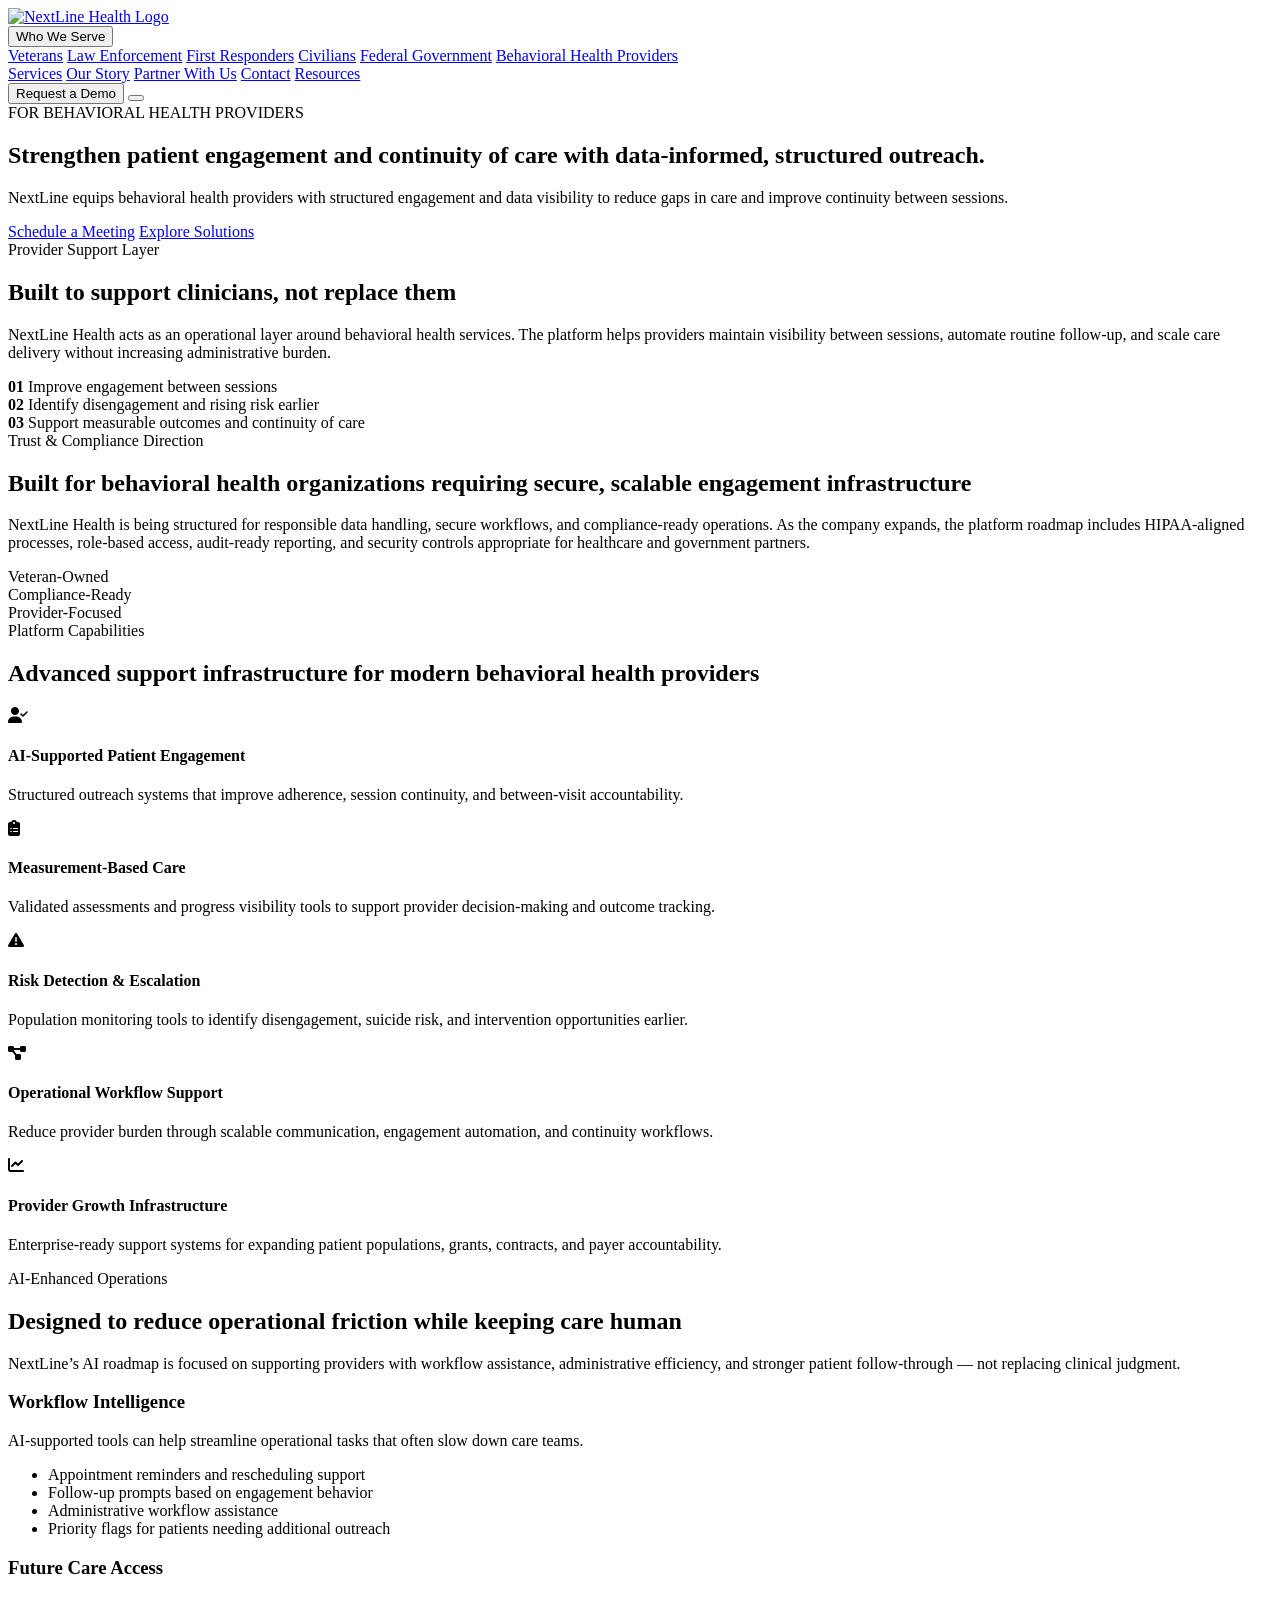
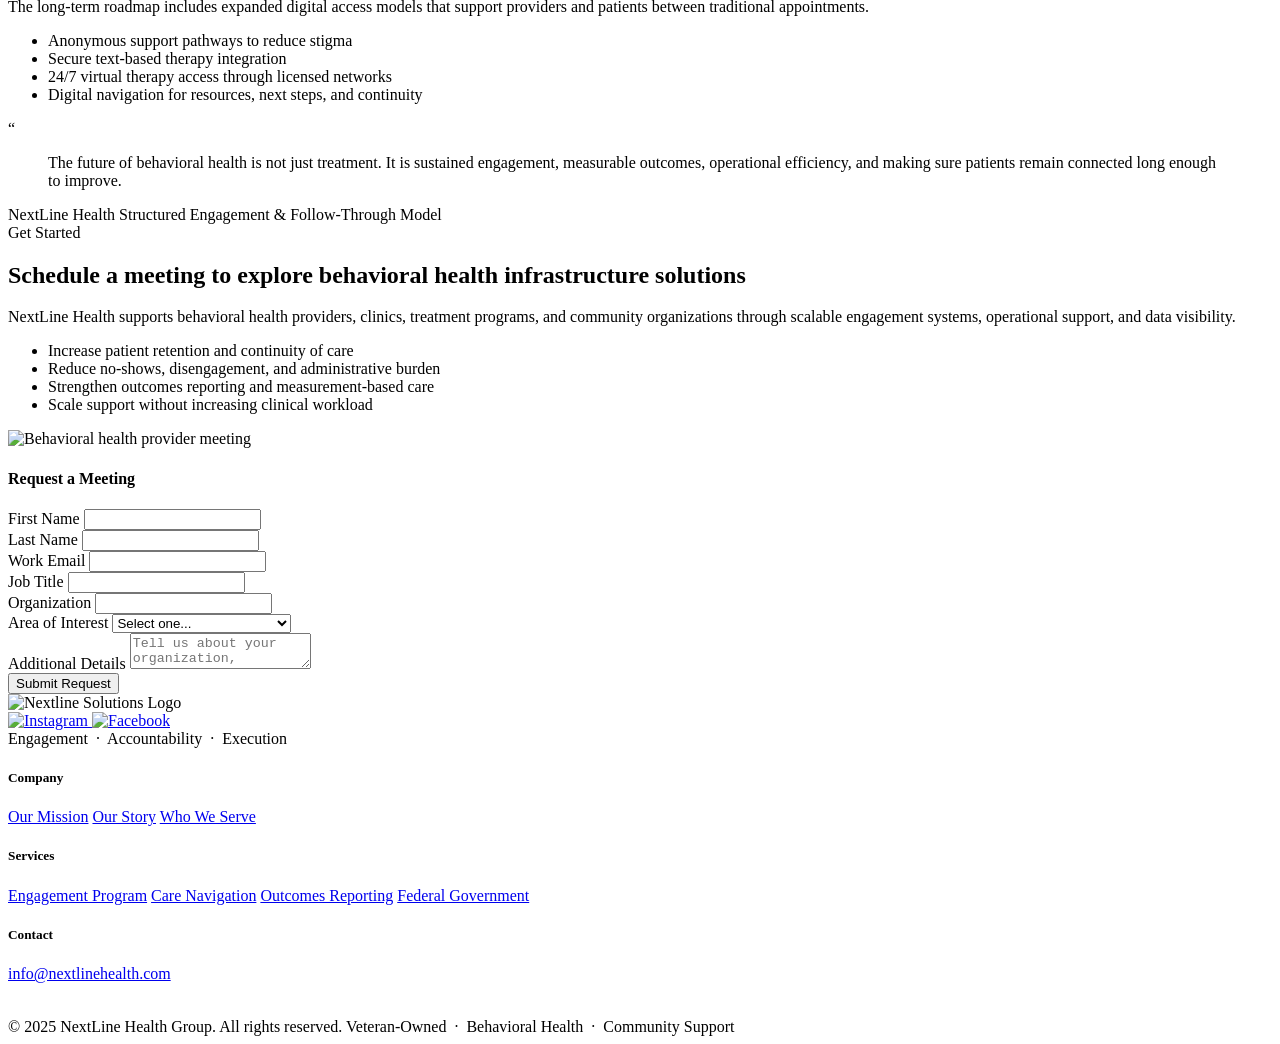
==== behavioral-health-providers.html @ 9ab47a2a "Update behavioral-health-providers.html" ====
<!doctype html>
<html lang="en">
  <head>
    <!-- Google tag (gtag.js) -->
    <script
      async
      src="https://www.googletagmanager.com/gtag/js?id=G-RXJHYKM3SJ"
    ></script>
    <script>
      window.dataLayer = window.dataLayer || [];
      function gtag() {
        dataLayer.push(arguments);
      }
      gtag("js", new Date());

      gtag("config", "G-RXJHYKM3SJ");
    </script>
    <meta charset="utf-8" />
    <meta name="viewport" content="width=device-width,initial-scale=1" />
    <title>Behavioral Health Providers | NextLine Health</title>
    <link rel="stylesheet" href="https://cdnjs.cloudflare.com/ajax/libs/font-awesome/6.5.1/css/all.min.css">
    <meta
      name="description"
      content="Behavioral health support, engagement, and measurement-based care solutions for federal government, military, and veteran-serving organizations."
    />
    <link rel="icon" type="image/png" href="favicon.png" />
    <link rel="preconnect" href="https://fonts.googleapis.com" />
    <link rel="preconnect" href="https://fonts.gstatic.com" crossorigin />
    <link
      href="https://fonts.googleapis.com/css2?family=Lato:wght@300;400;700;900&display=swap"
      rel="stylesheet"
    />
    <link rel="stylesheet" href="assets/css/behavioral.css" />
  </head>
  <body>
    <nav class="nav">
      <div class="nav-left">
        <a href="index.html" class="nav-logo">
          <img src="assets/images/logo.png" alt="NextLine Health Logo" />
        </a>
      </div>

      <div class="nav-links">
        <div class="nav-dropdown">
          <button class="nav-dropbtn" type="button">Who We Serve</button>
          <div class="dropdown-menu">
            <a href="veterans.html">Veterans</a>
  <a href="law-enforcement.html">Law Enforcement</a>
  <a href="first-responders.html">First Responders</a>
  <a href="civilians.html">Civilians</a>
  <a href="federal-government.html">Federal Government</a>
  <a href="behavioral-health-providers.html">Behavioral Health Providers</a>
</div>
        </div>

        <a href="index.html#services">Services</a>
        <a href="our-story.html">Our Story</a>
        <a href="index.html#partner">Partner With Us</a>
        <a href="index.html#contact">Contact</a>
        <a href="resources.html">Resources</a>
      </div>

      <div class="nav-right">
        <button
          class="nav-cta"
          onclick="document.getElementById('contact').scrollIntoView({behavior:'smooth'})"
        >
          Request a Demo
        </button>

        <button
          class="menu-toggle"
          type="button"
          onclick="toggleMenu()"
          aria-label="Open menu"
        >
          <span></span>
          <span></span>
          <span></span>
        </button>
      </div>
    </nav>
    <section class="hero-behavioral">
      <div class="hero-behavioral-inner">
        <div>
          <div class="hero-behavioral-eyebrow">FOR BEHAVIORAL HEALTH PROVIDERS</div>

          <h1>
            Strengthen patient <span>engagement</span> and continuity of care with data-informed, structured outreach.
          </h1>

          <p>
            NextLine equips behavioral health providers with structured engagement and data visibility to reduce gaps in care and improve continuity between sessions.
          </p>
          <div class="hero-behavioral-btns">
           <a href="#contact" class="btn-red">Schedule a Meeting</a>
            <a href="#solutions" class="btn-ghost">Explore Solutions</a>
          </div>
        </div>
      </div>
    </section>

    <section class="provider-intro">
    <div class="provider-split">
      <div>
        <div class="rule"></div>
        <div class="eyebrow">Provider Support Layer</div>
        <h2 class="section-h2">Built to support clinicians, not replace them</h2>
      </div>

      <div>
        <p class="section-p">
          NextLine Health acts as an operational layer around behavioral health services. The platform helps providers maintain visibility between sessions, automate routine follow-up, and scale care delivery without increasing administrative burden.
        </p>

        <div class="provider-proof">
          <div class="proof-item">
            <strong>01</strong>
            <span>Improve engagement between sessions</span>
          </div>
          <div class="proof-item">
            <strong>02</strong>
            <span>Identify disengagement and rising risk earlier</span>
          </div>
          <div class="proof-item">
            <strong>03</strong>
            <span>Support measurable outcomes and continuity of care</span>
          </div>
        </div>
      </div>
    </div>
  </section>

  <div class="security-strip">
    <div class="security-inner">
      <div>
        <div class="eyebrow eyebrow-light">Trust &amp; Compliance Direction</div>

        <h2 class="section-h2 section-h2-light">
          Built for behavioral health organizations requiring secure, scalable engagement infrastructure
        </h2>

        <p class="section-p section-p-light">
          NextLine Health is being structured for responsible data handling, secure workflows, and compliance-ready operations. As the company expands, the platform roadmap includes HIPAA-aligned processes, role-based access, audit-ready reporting, and security controls appropriate for healthcare and government partners.
        </p>

        <div class="security-badges">
          <div class="sec-badge">Veteran-Owned</div>
          <div class="sec-badge">Compliance-Ready</div>
          <div class="sec-badge">Provider-Focused</div>
        </div>
      </div>
    </div>
  </div>

  <section class="nf-section" id="capabilities">
    <div class="container">
      <div class="rule"></div>
      <div class="eyebrow">Platform Capabilities</div>

      <h2 class="section-h2">
        Advanced support infrastructure for modern behavioral health providers
      </h2>

      <div class="nf-cap-grid">
        <div class="nf-cap-card">
          <div class="nf-icon"><i class="fas fa-user-check"></i></div>
          <h4>AI-Supported Patient Engagement</h4>
          <p>Structured outreach systems that improve adherence, session continuity, and between-visit accountability.</p>
        </div>

        <div class="nf-cap-card">
          <div class="nf-icon"><i class="fas fa-clipboard-list"></i></div>
          <h4>Measurement-Based Care</h4>
          <p>Validated assessments and progress visibility tools to support provider decision-making and outcome tracking.</p>
        </div>

        <div class="nf-cap-card">
          <div class="nf-icon"><i class="fas fa-triangle-exclamation"></i></div>
          <h4>Risk Detection &amp; Escalation</h4>
          <p>Population monitoring tools to identify disengagement, suicide risk, and intervention opportunities earlier.</p>
        </div>

        <div class="nf-cap-card">
          <div class="nf-icon"><i class="fas fa-diagram-project"></i></div>
          <h4>Operational Workflow Support</h4>
          <p>Reduce provider burden through scalable communication, engagement automation, and continuity workflows.</p>
        </div>

        <div class="nf-cap-card">
          <div class="nf-icon"><i class="fas fa-chart-line"></i></div>
          <h4>Provider Growth Infrastructure</h4>
          <p>Enterprise-ready support systems for expanding patient populations, grants, contracts, and payer accountability.</p>
        </div>
      </div>
    </div>
  </section>

  <section class="ai-section">
    <div class="container">
      <div class="rule"></div>
      <div class="eyebrow">AI-Enhanced Operations</div>

      <h2 class="section-h2">
        Designed to reduce operational friction while keeping care human
      </h2>

      <p class="section-p">
        NextLine’s AI roadmap is focused on supporting providers with workflow assistance, administrative efficiency, and stronger patient follow-through — not replacing clinical judgment.
      </p>

      <div class="ai-grid">
        <div class="ai-panel">
          <h3>Workflow Intelligence</h3>
          <p>
            AI-supported tools can help streamline operational tasks that often slow down care teams.
          </p>
          <ul class="ai-list">
            <li>Appointment reminders and rescheduling support</li>
            <li>Follow-up prompts based on engagement behavior</li>
            <li>Administrative workflow assistance</li>
            <li>Priority flags for patients needing additional outreach</li>
          </ul>
        </div>

        <div class="ai-panel">
          <h3>Future Care Access</h3>
          <p>
            The long-term roadmap includes expanded digital access models that support providers and patients between traditional appointments.
          </p>
          <ul class="ai-list">
            <li>Anonymous support pathways to reduce stigma</li>
            <li>Secure text-based therapy integration</li>
            <li>24/7 virtual therapy access through licensed networks</li>
            <li>Digital navigation for resources, next steps, and continuity</li>
          </ul>
        </div>
      </div>
    </div>
  </section>

  <section class="testimonial-section">
    <div class="testimonial-inner">
      <span class="quote-mark">“</span>
      <blockquote>
        The future of behavioral health is not just treatment. It is sustained engagement, measurable outcomes, operational efficiency, and making sure patients remain connected long enough to improve.
      </blockquote>
      <div class="quote-attrib">
        NextLine Health
        <span>Structured Engagement &amp; Follow-Through Model</span>
      </div>
    </div>
  </section>

  <section class="contact-section" id="contact">
    <div class="container">
      <div class="rule"></div>
      <div class="eyebrow">Get Started</div>

      <h2 class="section-h2">
        Schedule a meeting to explore behavioral health infrastructure solutions
      </h2>

      <div class="contact-grid">
        <div>
          <p class="section-p">
            NextLine Health supports behavioral health providers, clinics, treatment programs, and community organizations through scalable engagement systems, operational support, and data visibility.
          </p>

          <ul class="contact-list">
            <li>Increase patient retention and continuity of care</li>
            <li>Reduce no-shows, disengagement, and administrative burden</li>
            <li>Strengthen outcomes reporting and measurement-based care</li>
            <li>Scale support without increasing clinical workload</li>
          </ul>

          <div class="contact-image-wrap">
            <img src="assets/images/provider-meeting.png" alt="Behavioral health provider meeting" />
          </div>
        </div>

        <div class="contact-form">
          <h4>Request a Meeting</h4>

          <form action="https://formspree.io/f/mdaywodj" method="POST">
            <input
              type="hidden"
              name="_subject"
              value="Behavioral Health Provider Inquiry - NextLine Health"
            />
            <input
              type="hidden"
              name="_next"
              value="https://www.nextlinehealth.com/thank-you.html"
            />

            <div class="form-row">
              <div class="form-group">
                <label>First Name</label>
                <input type="text" name="first_name" required />
              </div>

              <div class="form-group">
                <label>Last Name</label>
                <input type="text" name="last_name" required />
              </div>
            </div>

            <div class="form-group">
              <label>Work Email</label>
              <input type="email" name="email" required />
            </div>

            <div class="form-row">
              <div class="form-group">
                <label>Job Title</label>
                <input type="text" name="job_title" />
              </div>

              <div class="form-group">
                <label>Organization</label>
                <input type="text" name="organization" required />
              </div>
            </div>

            <div class="form-group">
              <label>Area of Interest</label>
              <select name="interest">
                <option value="">Select one...</option>
                <option>Behavioral Health Clinics</option>
                <option>Therapy Practices</option>
                <option>Substance Use Programs</option>
                <option>Veteran Behavioral Health</option>
                <option>Measurement-Based Care</option>
                <option>Operational Support</option>
              </select>
            </div>

            <div class="form-group">
              <label>Additional Details</label>
              <textarea
                name="message"
                placeholder="Tell us about your organization, population, or operational goals..."
              ></textarea>
            </div>

            <button class="form-submit" type="submit">Submit Request</button>
          </form>
        </div>
      </div>
    </div>
  </section>

   <footer>
      <div class="footer-top">
        <div>
          <div class="footer-brand">
            <img src="assets/images/logo.png" alt="Nextline Solutions Logo" />

            <div class="footer-socials">
              <a
                href="https://www.instagram.com/nextline.health"
                target="_blank"
              >
                <img src="assets/images/instagram.png" alt="Instagram" />
              </a>
              <a
                href="https://www.facebook.com/profile.php?id=61574339036797"
                target="_blank"
              >
                <img src="assets/images/facebook.png" alt="Facebook" />
              </a>
            </div>
          </div>
          <div class="footer-tagline">
            Engagement &nbsp;&middot;&nbsp; Accountability &nbsp;&middot;&nbsp;
            Execution
          </div>
        </div>

        <div class="footer-links-row">
          <div class="footer-col">
            <h5>Company</h5>
            <a href="index.html#who-we-serve">Our Mission</a>
            <a href="our-story.html">Our Story</a>
            <a href="index.html#who-we-serve">Who We Serve</a>
          </div>

          <div class="footer-col">
            <h5>Services</h5>
            <a href="index.html#services">Engagement Program</a>
            <a href="index.html#services">Care Navigation</a>
            <a href="index.html#services">Outcomes Reporting</a>
            <a href="federal-government.html">Federal Government</a>
          </div>

          <div class="footer-col">
            <h5>Contact</h5>
            <a href="mailto:info@nextlinehealth.com">info@nextlinehealth.com</a>
            <p
              style="
                color: rgba(255, 255, 255, 0.25);
                font-size: 12px;
                margin-top: 8px;
              "
            >
              Veteran-Owned Small Business
            </p>
          </div>
        </div>
      </div>

      <div class="footer-bottom">
        <span>&copy; 2025 NextLine Health Group. All rights reserved.</span>
        <span
          >Veteran-Owned &nbsp;&middot;&nbsp; Behavioral Health
          &nbsp;&middot;&nbsp; Community Support</span
        >
      </div>
    </footer>
    <script>
      function toggleMenu() {
        document.querySelector(".nav-links").classList.toggle("active");
      }
    </script>
  </body>
</html>
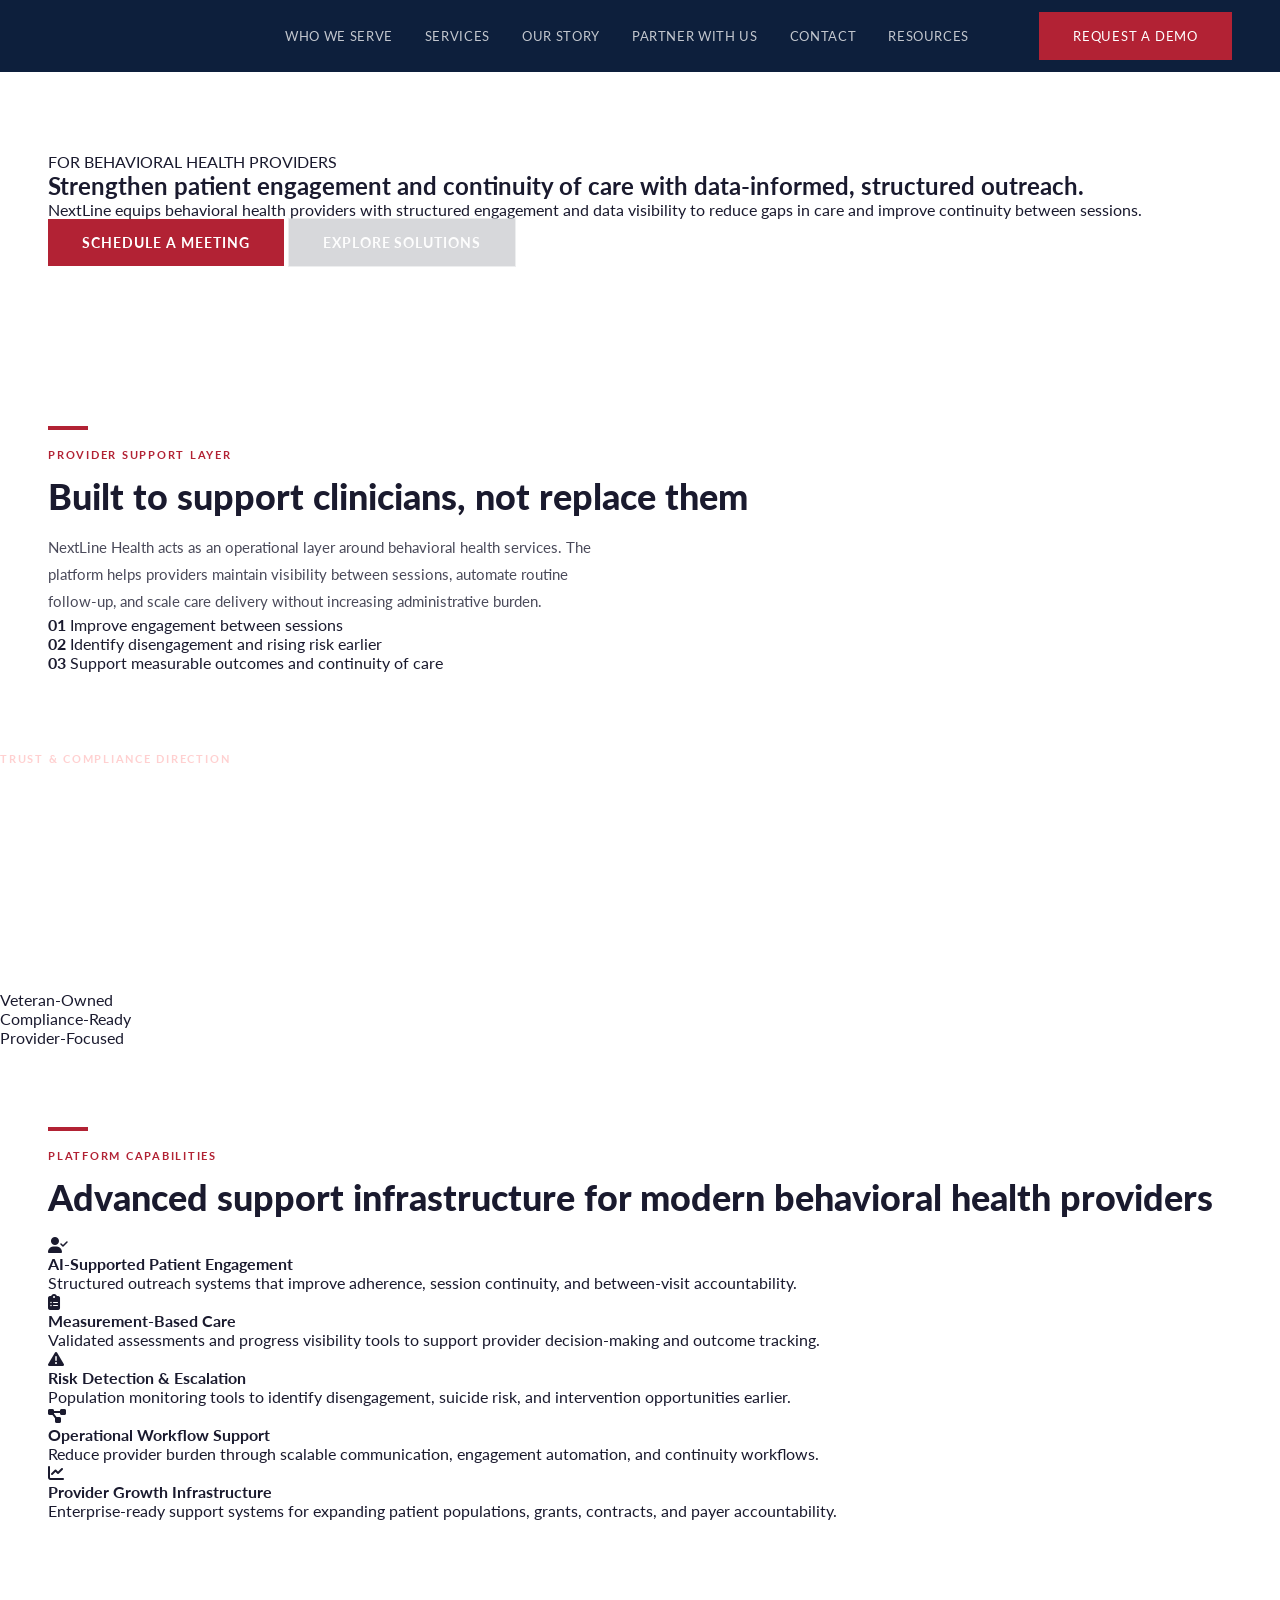
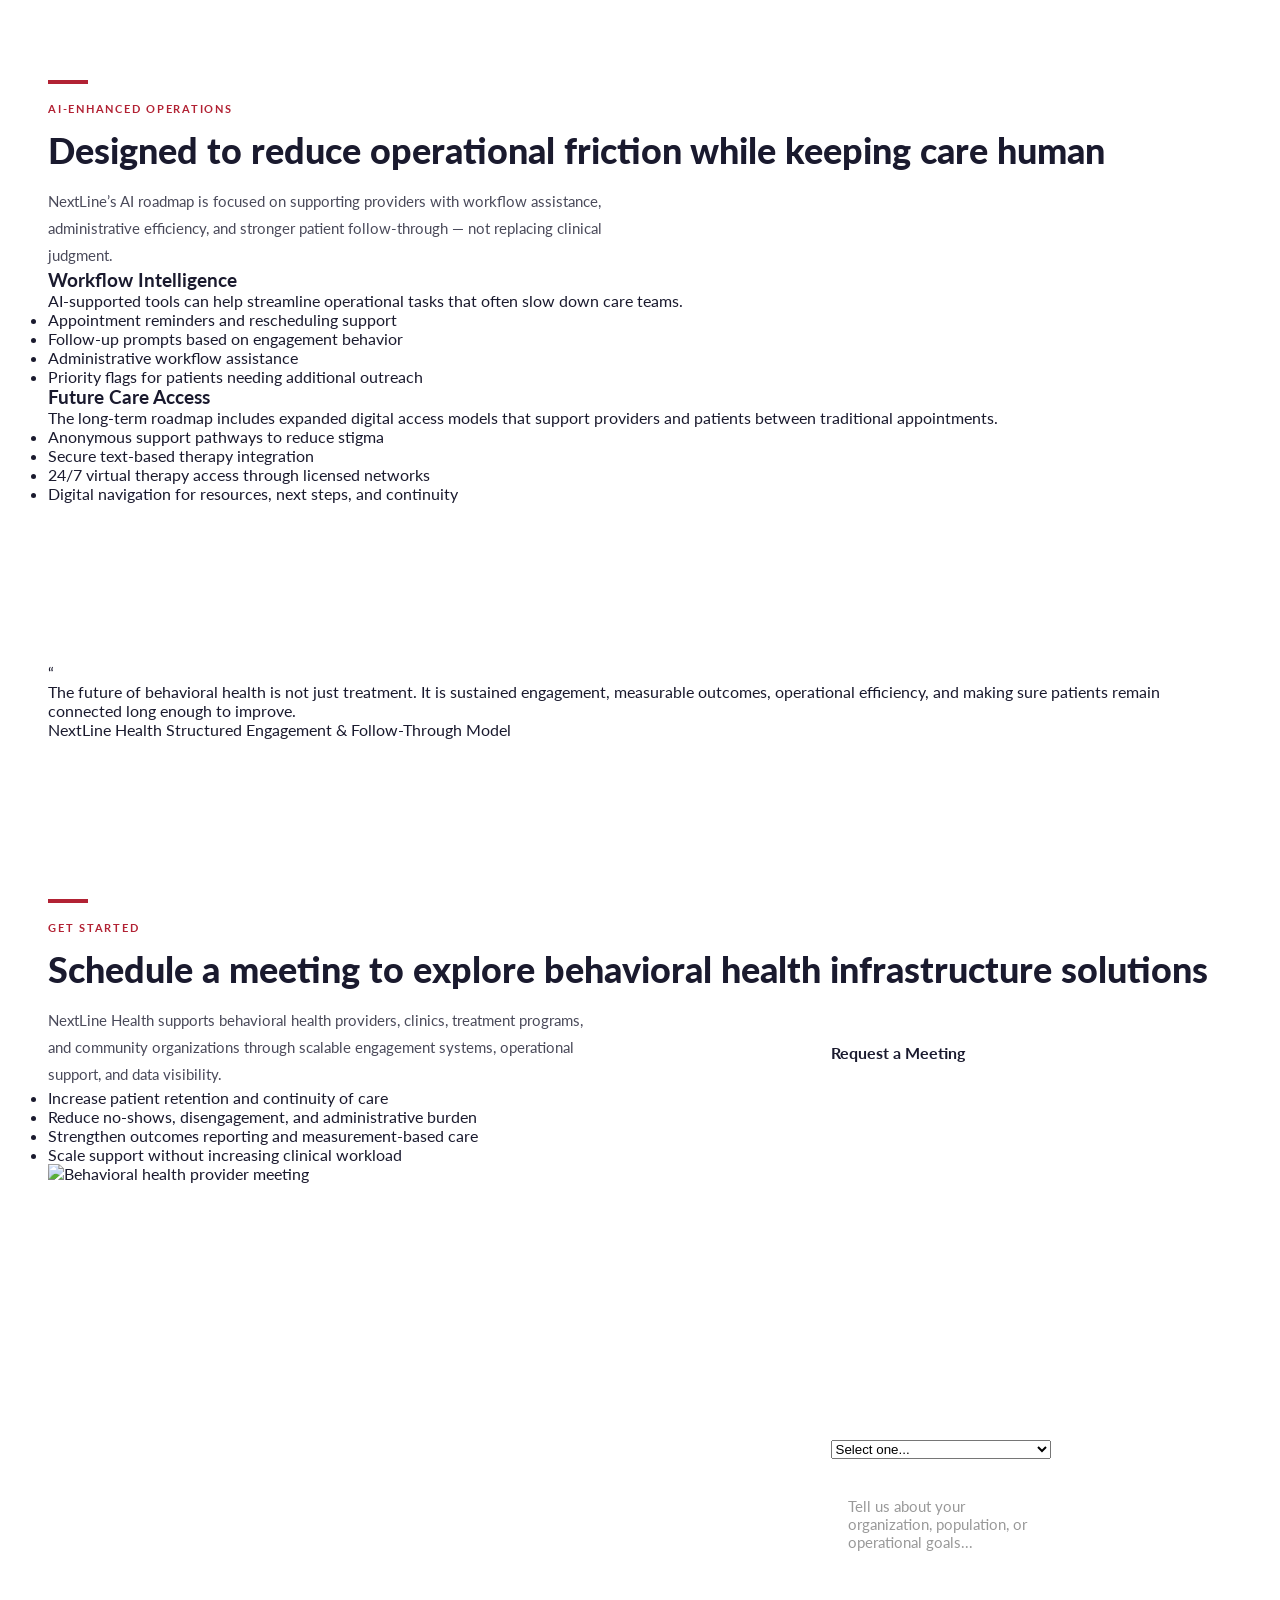
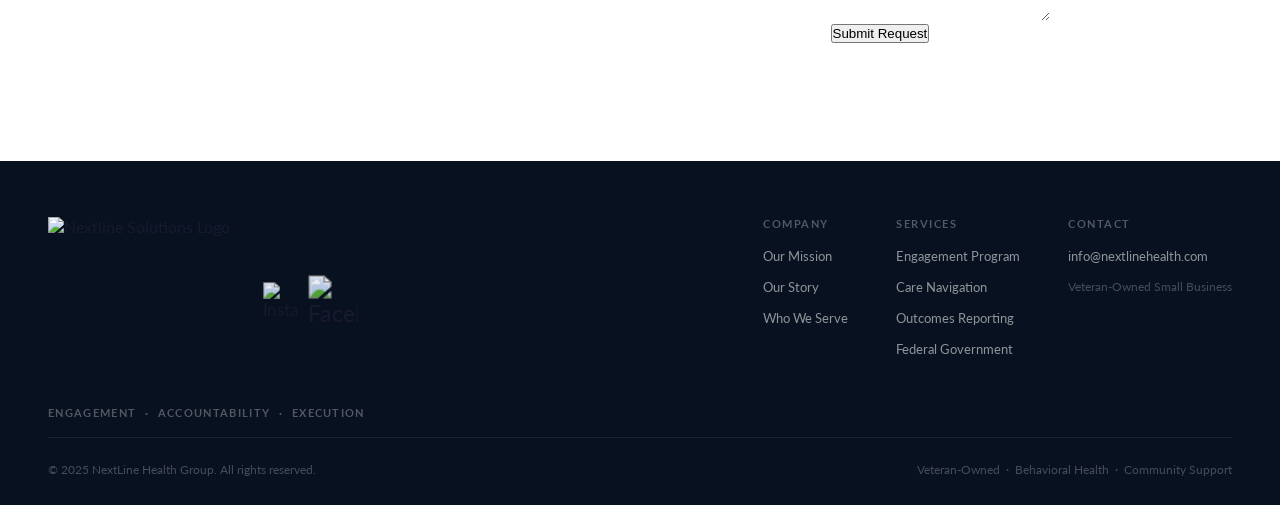
==== commit 396e74ea: "Update behavioral-health-providers.html" ====
--- a/behavioral-health-providers.html
+++ b/behavioral-health-providers.html
@@ -31,6 +31,7 @@
       rel="stylesheet"
     />
     <link rel="stylesheet" href="assets/css/behavioral.css" />
+     <link rel="stylesheet" href="assets/css/style.css" />
   </head>
   <body>
     <nav class="nav">
--- a/assets/css/style.css
+++ b/assets/css/style.css
@@ -0,0 +1,2078 @@
+*,
+*::before,
+*::after {
+  box-sizing: border-box;
+  margin: 0;
+  padding: 0;
+}
+:root {
+  --navy: #0d1f3c;
+  --navy-deep: #07111f;
+  --red: #b22234;
+  --red-dark: #8a1a27;
+  --white: #fff;
+  --off-white: #f5f4f0;
+  --text: #1a1a2e;
+  --text-muted: #4a4a5a;
+  --border: #e0ddd6;
+}
+html {
+  scroll-behavior: smooth;
+  overflow-x: hidden;
+  max-width: 100%;
+}
+
+body {
+  font-family: "Lato", sans-serif;
+  color: var(--text);
+  background: #fff;
+  overflow-x: hidden;
+  max-width: 100%;
+}
+a {
+  text-decoration: none;
+  color: inherit;
+}
+img {
+  max-width: 100%;
+  display: block;
+}
+.location-map {
+  width: 100%;
+  max-width: 520px;
+  border-radius: 18px;
+  overflow: hidden;
+  background: #eaeaea;
+}
+
+.location-map img {
+  width: 100%;
+  height: 320px;
+  object-fit: cover;
+  display: block;
+}
+.credibility-image {
+  margin-top: 30px;
+  max-width: 560px;
+  width: 100%;
+  border-radius: 10px;
+  overflow: hidden;
+  background: #d9d9d9;
+}
+
+.credibility-image img {
+  width: 100%;
+  height: 320px;
+  object-fit: cover;
+  display: block;
+  filter: brightness(0.96) saturate(0.9) contrast(1.03);
+}
+.nav {
+  background: var(--navy);
+  padding: 0 48px;
+  height: 96px;
+  display: flex;
+  align-items: center;
+  justify-content: space-between;
+}
+
+.nav-left {
+  display: flex;
+  align-items: center;
+}
+.nav-right {
+  display: flex;
+  align-items: center;
+  gap: 20px;
+}
+.nav {
+  height: 72px; /* lower navbar height */
+  padding: 0 48px;
+}
+
+.nav-logo {
+  display: flex;
+  align-items: center;
+  gap: 16px;
+}
+
+.nav-logo img {
+  height: 145px; /* keep logo large */
+  width: auto;
+  display: block;
+}
+
+.nav-logo-text {
+  display: flex;
+  flex-direction: column;
+  justify-content: center;
+  line-height: 1;
+}
+
+.nav-logo-top {
+  font-size: 18px;
+  letter-spacing: 0.22em;
+  text-transform: uppercase;
+  color: rgba(255,255,255,0.72);
+  font-weight: 700;
+}
+
+.nav-logo-bottom {
+  font-size: 42px;
+  letter-spacing: 0.08em;
+  text-transform: uppercase;
+  color: #fff;
+  font-weight: 900;
+  margin-top: 3px;
+}
+
+.nav-links {
+  display: flex;
+  gap: 32px;
+  align-items: center;
+}
+
+.nav-links a {
+  line-height: 1;
+}
+.nav-links a {
+  font-size: 13px;
+  color: rgba(255, 255, 255, 0.75);
+  letter-spacing: 0.05em;
+  text-transform: uppercase;
+  transition: color 0.2s;
+}
+.nav-links a:hover {
+  color: #fff;
+}
+.nav-cta {
+  background: var(--red);
+  color: #fff;
+  border: none;
+  padding: 0 34px;
+  height: 48px;
+  font-size: 13px;
+  letter-spacing: 0.06em;
+  text-transform: uppercase;
+  cursor: pointer;
+  font-family: inherit;
+  transition: background 0.2s;
+  display: flex;
+  align-items: center;
+  justify-content: center;
+  line-height: 1;
+  flex-shrink: 0;
+  justify-self: end;
+}
+
+.nav-cta:hover {
+  background: var(--red-dark);
+}
+.nav-dropdown {
+  position: relative;
+  display: flex;
+  align-items: center;
+  height: 72px;
+}
+
+.nav-dropbtn {
+  background: transparent;
+  border: none;
+  outline: none;
+  color: rgba(255,255,255,0.75);
+  font-family: inherit;
+  font-size: 13px;
+  letter-spacing: 0.05em;
+  text-transform: uppercase;
+  cursor: pointer;
+  padding: 28px 0;
+  line-height: 1;
+}
+
+.nav-dropbtn:hover {
+  color: #fff;
+}
+
+.dropdown-menu {
+  position: absolute;
+  top: 72px;
+  left: -24px;
+  min-width: 330px;
+  background: #ffffff;
+  border: 1px solid rgba(13,31,60,0.12);
+  box-shadow: 0 22px 55px rgba(0,0,0,0.16);
+  padding: 10px 0;
+  display: block;
+  opacity: 0;
+  visibility: hidden;
+  transform: translateY(8px);
+  pointer-events: none;
+  z-index: 5000;
+  border-radius: 10px;
+  transition:
+    opacity 0.18s ease,
+    transform 0.18s ease,
+    visibility 0.18s ease;
+}
+
+.nav-dropdown::after {
+  content: "";
+  position: absolute;
+  left: -24px;
+  right: -24px;
+  top: 60px;
+  height: 18px;
+}
+
+.nav-dropdown:hover .dropdown-menu,
+.nav-dropdown:focus-within .dropdown-menu {
+  opacity: 1;
+  visibility: visible;
+  transform: translateY(0);
+  pointer-events: auto;
+}
+
+.dropdown-menu a {
+  display: block;
+  padding: 15px 22px;
+  font-size: 13px;
+  color: var(--navy) !important;
+  letter-spacing: 0.04em;
+  text-transform: uppercase;
+  line-height: 1.3;
+  white-space: nowrap;
+  height: auto;
+  transition:
+    background 0.18s ease,
+    color 0.18s ease,
+    padding-left 0.18s ease;
+}
+
+.dropdown-menu a:hover {
+  background: #f5f4f0;
+  color: var(--red) !important;
+  padding-left: 28px;
+}
+.hero {
+  position: relative;
+  overflow: hidden;
+  padding: 56px 48px 80px;
+  border-bottom: 4px solid var(--red);
+  background: var(--navy-deep);
+}
+
+.hero-video {
+  position: absolute;
+  inset: 0;
+  width: 100%;
+  height: 100%;
+  object-fit: cover;
+  z-index: 0;
+}
+
+.hero::after {
+  content: "";
+  position: absolute;
+  inset: 0;
+  background: linear-gradient(
+    to right,
+    rgba(7, 17, 31, 0.42) 0%,
+    rgba(7, 17, 31, 0.24) 38%,
+    rgba(7, 17, 31, 0.05) 68%,
+    rgba(7, 17, 31, 0) 100%
+  );
+  z-index: 1;
+  pointer-events: none;
+}
+
+.hero-inner {
+  position: relative;
+  z-index: 2;
+  max-width: 850px;
+}
+
+.hero-eyebrow {
+  font-size: 12px;
+  letter-spacing: 0.2em;
+  text-transform: uppercase;
+  color: #d12b3f;
+  margin-bottom: 20px;
+  font-weight: 900;
+  text-shadow: 1px 2px 8px rgba(0, 0, 0, 0.35);
+}
+
+.hero h1 {
+  font-size: 58px;
+  font-weight: 900;
+  color: #fff;
+  line-height: 1.08;
+  margin-bottom: 24px;
+  letter-spacing: -0.02em;
+  text-shadow: 2px 3px 12px rgba(0, 0, 0, 0.35);
+}
+
+.hero h1 em {
+  color: var(--red);
+  font-style: normal;
+}
+
+.hero-sub {
+  font-size: 19px;
+  color: rgba(255, 255, 255, 0.94);
+  line-height: 1.75;
+  max-width: 720px;
+  margin-bottom: 40px;
+  font-weight: 400;
+  text-shadow: 1px 2px 8px rgba(0, 0, 0, 0.38);
+}
+
+.hero-btns {
+  display: flex;
+  gap: 16px;
+  align-items: center;
+  flex-wrap: wrap;
+  margin-bottom: 48px;
+}
+.btn-red {
+  background: var(--red);
+  color: #fff;
+  border: none;
+  padding: 15px 34px;
+  font-size: 14px;
+  letter-spacing: 0.07em;
+  text-transform: uppercase;
+  cursor: pointer;
+  font-family: inherit;
+  font-weight: 700;
+  transition: background 0.2s;
+  display: inline-flex;
+  align-items: center;
+  gap: 10px;
+}
+
+.btn-red:hover {
+  background: var(--red-dark);
+}
+
+.btn-ghost {
+  background: rgba(7, 17, 31, 0.16);
+  color: rgba(255, 255, 255, 0.95);
+  border: 1.5px solid rgba(255, 255, 255, 0.55);
+  padding: 15px 34px;
+  font-size: 14px;
+  letter-spacing: 0.07em;
+  text-transform: uppercase;
+  cursor: pointer;
+  font-family: inherit;
+  font-weight: 700;
+  transition: all 0.2s;
+  backdrop-filter: blur(2px);
+}
+
+.btn-ghost:hover {
+  border-color: rgba(255, 255, 255, 0.6);
+  color: #fff;
+}
+.hero-stats {
+  display: flex;
+  gap: 48px;
+  padding-top: 36px;
+  border-top: 1px solid rgba(255, 255, 255, 0.12);
+  flex-wrap: wrap;
+  max-width: 680px;
+}
+
+.hero-stat .num {
+  font-size: 42px;
+  font-weight: 900;
+  color: #fff;
+  line-height: 1;
+  text-shadow: 2px 3px 12px rgba(0, 0, 0, 0.35);
+}
+
+.hero-stat .lbl {
+  font-size: 13px;
+  color: rgba(255, 255, 255, 0.86);
+  margin-top: 8px;
+  line-height: 1.45;
+  max-width: 150px;
+  font-weight: 400;
+  text-shadow: 1px 2px 8px rgba(0, 0, 0, 0.35);
+}
+
+.pop-bar {
+  background: var(--off-white);
+  border-bottom: 1px solid var(--border);
+  padding: 16px 48px;
+  display: flex;
+  align-items: center;
+  flex-wrap: wrap;
+}
+.pop-label {
+  font-size: 11px;
+  letter-spacing: 0.14em;
+  text-transform: uppercase;
+  color: #888;
+  margin-right: 24px;
+  white-space: nowrap;
+  font-weight: 700;
+}
+.pop-item {
+  font-size: 13px;
+  color: var(--text);
+  padding: 6px 20px;
+  border-left: 1px solid #ccc;
+}
+section {
+  padding: 80px 48px;
+}
+.section-alt {
+  background: var(--off-white);
+}
+.section-dark {
+  background: var(--navy);
+}
+.rule {
+  width: 40px;
+  height: 4px;
+  background: var(--red);
+  margin-bottom: 18px;
+}
+.eyebrow {
+  font-size: 11px;
+  letter-spacing: 0.16em;
+  text-transform: uppercase;
+  color: var(--red);
+  margin-bottom: 14px;
+  font-weight: 700;
+}
+.eyebrow-light {
+  color: rgba(255, 200, 200, 0.85);
+}
+.section-h2 {
+  font-size: 36px;
+  font-weight: 900;
+  line-height: 1.2;
+  margin-bottom: 16px;
+}
+.section-h2-light {
+  color: #fff;
+}
+.section-p {
+  font-size: 15px;
+  color: var(--text-muted);
+  line-height: 1.8;
+  max-width: 560px;
+}
+.section-p-light {
+  color: rgba(255, 255, 255, 0.6);
+}
+.two-col {
+  display: grid;
+  grid-template-columns: 1fr 1fr;
+  gap: 64px;
+  align-items: start;
+}
+.mission-block p {
+  font-size: 15px;
+  color: var(--text-muted);
+  line-height: 1.85;
+  margin-bottom: 16px;
+}
+.mission-stats {
+  display: flex;
+  gap: 36px;
+  margin-top: 36px;
+  padding-top: 28px;
+  border-top: 1px solid var(--border);
+  flex-wrap: wrap;
+}
+.mission-stat .num {
+  font-size: 38px;
+  font-weight: 900;
+  color: var(--navy);
+}
+.mission-stat .lbl {
+  font-size: 12px;
+  color: #888;
+  margin-top: 4px;
+  line-height: 1.5;
+  max-width: 110px;
+}
+.serve-grid {
+  display: grid;
+  grid-template-columns: 1fr 1fr;
+  gap: 1px;
+  background: var(--border);
+  margin-top: 28px;
+}
+.serve-card {
+  background: #fff;
+  padding: 28px 24px;
+  border-top: 4px solid var(--red);
+}
+.serve-card h3 {
+  font-size: 18px;
+  font-weight: 700;
+  margin-bottom: 10px;
+}
+.serve-card p {
+  font-size: 14px;
+  color: var(--text-muted);
+  line-height: 1.65;
+}
+.svc-row {
+  display: grid;
+  grid-template-columns: 180px 1fr;
+  border-top: 1px solid var(--border);
+}
+.svc-row:last-child {
+  border-bottom: 1px solid var(--border);
+}
+.svc-num {
+  display: flex;
+  align-items: center;
+  justify-content: center;
+  padding: 28px 0;
+  font-size: 48px;
+  color: var(--red);
+  font-weight: 900;
+  letter-spacing: 0.02em;
+  line-height: 1;
+}
+.svc-body {
+  padding: 28px 0;
+  border-left: 1px solid var(--border);
+  padding-left: 32px;
+}
+.svc-body h3 {
+  font-size: 20px;
+  font-weight: 700;
+  margin-bottom: 8px;
+}
+.svc-body p {
+  font-size: 14px;
+  color: var(--text-muted);
+  line-height: 1.75;
+}
+.svc-tag {
+  display: inline-block;
+  margin-top: 12px;
+  font-size: 11px;
+  letter-spacing: 0.1em;
+  text-transform: uppercase;
+  color: var(--red);
+  font-weight: 700;
+}
+.svc-btn {
+  display: inline-flex;
+  align-items: center;
+  justify-content: center;
+  margin-top: 16px;
+  padding: 10px 18px;
+  background: var(--navy);
+  color: #fff;
+  font-size: 12px;
+  letter-spacing: 0.06em;
+  text-transform: uppercase;
+  font-weight: 700;
+  transition: background 0.2s ease;
+}
+
+.svc-btn:hover {
+  background: var(--red);
+}
+.services-grid {
+  display: grid;
+  grid-template-columns: repeat(2, minmax(0, 1fr));
+  gap: 24px;
+  margin-top: 40px;
+}
+
+.service-card {
+  display: flex;
+  flex-direction: column;
+  gap: 14px;
+  padding: 28px 26px;
+  background: #fff;
+  border: 1px solid var(--border);
+  border-top: 4px solid var(--red);
+  border-radius: 10px;
+  transition:
+    transform 0.2s ease,
+    box-shadow 0.2s ease,
+    border-color 0.2s ease;
+}
+
+.service-card:hover {
+  transform: translateY(-3px);
+  box-shadow: 0 14px 32px rgba(0, 0, 0, 0.08);
+  border-color: #d7d1c8;
+}
+
+.service-card-num {
+  font-size: 14px;
+  font-weight: 900;
+  letter-spacing: 0.08em;
+  color: var(--red);
+}
+
+.service-card h3 {
+  font-size: 28px;
+  font-weight: 800;
+  line-height: 1.15;
+  color: var(--navy);
+  margin: 0;
+}
+
+.service-card p {
+  font-size: 15px;
+  line-height: 1.7;
+  color: var(--text-muted);
+  margin: 0;
+}
+
+.service-card-tag {
+  font-size: 11px;
+  font-weight: 700;
+  letter-spacing: 0.08em;
+  text-transform: uppercase;
+  color: var(--red);
+}
+
+.service-card-link {
+  margin-top: 4px;
+  font-size: 12px;
+  font-weight: 800;
+  letter-spacing: 0.06em;
+  text-transform: uppercase;
+  color: var(--navy);
+}
+.story-inner {
+  display: grid;
+  grid-template-columns: 1fr 1fr;
+  gap: 60px;
+  align-items: start;
+}
+.story-text p {
+  font-size: 15px;
+  color: rgba(255, 255, 255, 0.6);
+  line-height: 1.85;
+  margin-bottom: 16px;
+}
+.story-quote {
+  font-size: 22px;
+  font-style: italic;
+  font-weight: 300;
+  color: rgba(255, 255, 255, 0.9);
+  line-height: 1.6;
+  border-left: 4px solid var(--red);
+  padding-left: 24px;
+  margin-top: 32px;
+}
+.story-placeholder {
+  border: 1.5px dashed rgba(255, 255, 255, 0.15);
+  padding: 40px 36px;
+}
+.story-ph-head {
+  font-size: 11px;
+  letter-spacing: 0.14em;
+  text-transform: uppercase;
+  color: rgba(255, 255, 255, 0.3);
+  margin-bottom: 16px;
+  font-weight: 700;
+}
+.story-placeholder p {
+  font-size: 14px;
+  color: rgba(255, 255, 255, 0.4);
+  line-height: 1.8;
+}
+.why-inner {
+  display: grid;
+  grid-template-columns: 1fr 1fr;
+  gap: 64px;
+  align-items: start;
+}
+.why-item {
+  padding: 28px 0;
+  border-top: 1px solid var(--border);
+}
+.why-item:last-child {
+  border-bottom: 1px solid var(--border);
+}
+.why-inner-row {
+  display: grid;
+  grid-template-columns: 56px 1fr;
+  gap: 20px;
+  align-items: start;
+}
+.why-n {
+  font-size: 32px;
+  font-weight: 900;
+  color: var(--red);
+}
+.why-item h4 {
+  font-size: 17px;
+  font-weight: 700;
+  margin-bottom: 8px;
+}
+.why-item p {
+  font-size: 14px;
+  color: var(--text-muted);
+  line-height: 1.7;
+}
+.partner-inner {
+  display: grid;
+  grid-template-columns: 1fr 1fr;
+  gap: 64px;
+  align-items: start;
+}
+.pt-item {
+  display: flex;
+  align-items: flex-start;
+  gap: 18px;
+  padding: 20px 0;
+  border-top: 1px solid rgba(255, 255, 255, 0.09);
+}
+.pt-item:last-child {
+  border-bottom: 1px solid rgba(255, 255, 255, 0.09);
+}
+.pt-dash {
+  width: 20px;
+  height: 2px;
+  background: var(--red);
+  margin-top: 12px;
+  flex-shrink: 0;
+}
+.pt-item h4 {
+  font-size: 14px;
+  color: #fff;
+  font-weight: 700;
+  margin-bottom: 4px;
+}
+.pt-item p {
+  font-size: 13px;
+  color: rgba(255, 255, 255, 0.5);
+  line-height: 1.6;
+}
+.hiw-grid {
+  display: grid;
+  grid-template-columns: repeat(3, 1fr);
+  gap: 48px;
+  margin-top: 48px;
+}
+.hiw-card {
+  text-align: center;
+}
+.hiw-circle-num {
+  width: 48px;
+  height: 48px;
+  border-radius: 50%;
+  background: var(--red);
+  color: #fff;
+  font-size: 20px;
+  font-weight: 900;
+  display: flex;
+  align-items: center;
+  justify-content: center;
+  margin: 0 auto 20px;
+}
+.hiw-card h3 {
+  font-size: 20px;
+  font-weight: 700;
+  margin-bottom: 12px;
+}
+.hiw-card p {
+  font-size: 15px;
+  color: var(--text-muted);
+  line-height: 1.7;
+}
+.testimonials {
+  background: var(--navy);
+}
+.test-header {
+  text-align: center;
+  margin-bottom: 48px;
+}
+.test-header h2 {
+  font-size: 34px;
+  font-weight: 900;
+  color: #fff;
+}
+.test-grid {
+  display: grid;
+  grid-template-columns: repeat(3, 1fr);
+  gap: 24px;
+}
+.test-card {
+  background: rgba(255, 255, 255, 0.05);
+  border: 1px solid rgba(255, 255, 255, 0.1);
+  padding: 32px 28px;
+}
+.test-stars {
+  color: var(--red);
+  font-size: 16px;
+  margin-bottom: 16px;
+  letter-spacing: 2px;
+}
+.test-text {
+  font-size: 15px;
+  color: rgba(255, 255, 255, 0.85);
+  line-height: 1.75;
+  font-style: italic;
+  margin-bottom: 20px;
+}
+.test-name {
+  font-size: 14px;
+  font-weight: 700;
+  color: #fff;
+}
+.test-role {
+  font-size: 12px;
+  color: rgba(255, 255, 255, 0.45);
+  margin-top: 2px;
+}
+.cta-section {
+  background: var(--red);
+  padding: 88px 48px;
+  text-align: center;
+}
+.cta-section h2 {
+  font-size: 38px;
+  font-weight: 900;
+  color: #fff;
+  margin-bottom: 16px;
+}
+.cta-section p {
+  font-size: 17px;
+  color: rgba(255, 255, 255, 0.85);
+  max-width: 520px;
+  margin: 0 auto 36px;
+  line-height: 1.7;
+}
+.cta-btns {
+  display: flex;
+  gap: 16px;
+  justify-content: center;
+  flex-wrap: wrap;
+}
+.btn-white {
+  background: #fff;
+  color: var(--red);
+  border: none;
+  padding: 15px 36px;
+  font-size: 14px;
+  font-weight: 700;
+  letter-spacing: 0.07em;
+  text-transform: uppercase;
+  cursor: pointer;
+  font-family: inherit;
+  display: inline-block;
+}
+.btn-outline-w {
+  background: transparent;
+  color: #fff;
+  border: 1.5px solid rgba(255, 255, 255, 0.5);
+  padding: 15px 36px;
+  font-size: 14px;
+  font-weight: 700;
+  letter-spacing: 0.07em;
+  text-transform: uppercase;
+  cursor: pointer;
+  font-family: inherit;
+  display: inline-block;
+}
+footer {
+  background: var(--navy-deep);
+  padding: 56px 48px 28px;
+}
+.footer-top {
+  display: flex;
+  justify-content: space-between;
+  align-items: flex-start;
+  flex-wrap: nowrap;
+  gap: 40px;
+  padding-bottom: 18px;
+  border-bottom: 1px solid rgba(255, 255, 255, 0.08);
+}
+.footer-brand img {
+  height: 165px;
+  margin-bottom: 12px;
+}
+.footer-tagline {
+  font-size: 11px;
+  letter-spacing: 0.12em;
+  text-transform: uppercase;
+  color: rgba(255, 255, 255, 0.3);
+  font-weight: 700;
+}
+.footer-col h5 {
+  font-size: 11px;
+  letter-spacing: 0.14em;
+  text-transform: uppercase;
+  color: rgba(255, 255, 255, 0.3);
+  margin-bottom: 16px;
+  font-weight: 700;
+}
+.footer-col a,
+.footer-col p {
+  display: block;
+  font-size: 13px;
+  color: rgba(255, 255, 255, 0.55);
+  margin-bottom: 10px;
+  line-height: 1.6;
+  transition: color 0.2s;
+}
+.footer-col a:hover {
+  color: #fff;
+}
+.footer-links-row {
+  display: flex;
+  gap: 48px;
+  flex-wrap: nowrap;
+  align-items: flex-start;
+}
+.footer-bottom {
+  padding-top: 24px;
+  display: flex;
+  justify-content: space-between;
+  align-items: center;
+  flex-wrap: wrap;
+  gap: 12px;
+}
+.footer-bottom span {
+  font-size: 12px;
+  color: rgba(255, 255, 255, 0.25);
+}
+/* ===== STORY SECTION IMAGES (SIDE BY SIDE) ===== */
+
+.story-inner {
+  display: grid;
+  grid-template-columns: 1fr 1fr;
+  gap: 64px;
+  align-items: start;
+}
+
+.story-left,
+.story-right {
+  min-width: 0;
+}
+
+.story-text p {
+  font-size: 15px;
+  color: rgba(255, 255, 255, 0.72);
+  line-height: 1.85;
+  margin-bottom: 16px;
+}
+
+.story-images {
+  margin: 28px 0 24px;
+  display: grid;
+  grid-template-columns: 1fr 1fr;
+  gap: 14px;
+}
+
+.story-image-card {
+  background: rgba(255, 255, 255, 0.04);
+  border: 1px solid rgba(255, 255, 255, 0.08);
+  border-radius: 8px;
+  padding: 10px;
+}
+
+.story-image-card img {
+  width: 100%;
+  height: 240px;
+  object-fit: contain;
+  object-position: center center;
+  border-radius: 4px;
+  display: block;
+  background: #0a1730;
+}
+
+.story-quote {
+  font-size: 22px;
+  font-style: italic;
+  font-weight: 300;
+  color: rgba(255, 255, 255, 0.92);
+  line-height: 1.6;
+  border-left: 4px solid var(--red);
+  padding-left: 24px;
+  margin-top: 8px;
+  max-width: 100%;
+}
+
+.story-placeholder {
+  border: 1px solid rgba(255, 255, 255, 0.1);
+  padding: 32px 32px 28px;
+  border-radius: 8px;
+  background: rgba(255, 255, 255, 0.02);
+}
+
+.story-ph-head {
+  font-size: 20px;
+  font-weight: 700;
+  letter-spacing: 0.04em;
+  color: #ffffff;
+  margin-bottom: 6px;
+}
+
+.story-role {
+  color: rgba(255, 255, 255, 0.72);
+  font-size: 14px;
+  margin-bottom: 18px;
+  letter-spacing: 0.03em;
+}
+
+.story-placeholder p {
+  font-size: 15px;
+  color: rgba(255, 255, 255, 0.68);
+  line-height: 1.85;
+}
+/* ===== FOOTER BRAND ===== */
+
+.footer-brand {
+  display: flex;
+  align-items: center;
+  gap: 14px;
+  margin-bottom: 12px;
+}
+
+.footer-brand img {
+  height: 165px;
+  width: auto;
+  display: block;
+}
+
+.footer-brand-text {
+  display: flex;
+  flex-direction: column;
+  justify-content: center;
+  line-height: 0.92;
+}
+
+.footer-brand-top {
+  font-size: 12px;
+  letter-spacing: 0.18em;
+  text-transform: uppercase;
+  color: rgba(255, 255, 255, 0.62);
+  font-weight: 700;
+  margin-bottom: 2px;
+}
+
+.footer-brand-bottom {
+  font-size: 24px;
+  letter-spacing: 0.03em;
+  text-transform: uppercase;
+  color: #ffffff;
+  font-weight: 900;
+}
+
+.footer-tagline {
+  font-size: 11px;
+  letter-spacing: 0.12em;
+  text-transform: uppercase;
+  color: rgba(255, 255, 255, 0.3);
+  font-weight: 700;
+}
+
+.footer-bottom {
+  padding-top: 24px;
+  display: flex;
+  justify-content: space-between;
+  align-items: center;
+  flex-wrap: wrap;
+  gap: 12px;
+}
+
+.footer-bottom span {
+  font-size: 12px;
+  color: rgba(255, 255, 255, 0.25);
+}
+/* ===== FIX DARK SECTION TEXT (WHY NEXTLINE) ===== */
+
+.section-dark .section-h2 {
+  color: #ffffff;
+}
+
+.section-dark .section-p {
+  color: rgba(255, 255, 255, 0.75);
+}
+
+.section-dark .why-item h4 {
+  color: #ffffff;
+}
+
+.section-dark .why-item p {
+  color: rgba(255, 255, 255, 0.65);
+}
+
+.section-dark .why-item {
+  border-top: 1px solid rgba(255, 255, 255, 0.12);
+}
+
+.section-dark .why-item:last-child {
+  border-bottom: 1px solid rgba(255, 255, 255, 0.12);
+}
+.footer-socials {
+  display: flex;
+  align-items: center;
+  gap: 18px;
+  margin-left: 20px;
+}
+
+.footer-socials a {
+  display: flex;
+  align-items: center;
+  justify-content: center;
+  width: auto;
+  height: auto;
+  border: none;
+  background: none;
+  padding: 0;
+  transition:
+    transform 0.2s ease,
+    opacity 0.2s ease;
+}
+
+.footer-socials a:hover {
+  transform: scale(1.08);
+}
+
+.footer-socials img {
+  width: 34px;
+  height: 34px;
+  object-fit: contain;
+  opacity: 0.92;
+}
+
+.footer-socials a:hover img {
+  opacity: 1;
+}
+/* Fix Facebook size imbalance */
+.footer-socials a:nth-child(2) img {
+  transform: scale(1.45);
+}
+
+/* Optional: slightly reduce Instagram so both meet perfectly */
+.footer-socials a:nth-child(1) img {
+  transform: scale(1.05);
+}
+.contact-form {
+  max-width: 900px;
+  margin: 36px auto 0;
+  text-align: left;
+  margin-bottom: 20px;
+}
+
+.contact-grid {
+  display: grid;
+  grid-template-columns: 1fr 1fr;
+  gap: 18px;
+  margin-bottom: 18px;
+}
+
+.form-group {
+  display: flex;
+  flex-direction: column;
+}
+
+.form-group label {
+  font-size: 12px;
+  letter-spacing: 0.08em;
+  text-transform: uppercase;
+  color: rgba(255, 255, 255, 0.82);
+  margin-bottom: 8px;
+  font-weight: 700;
+}
+
+.form-group input,
+.form-group textarea {
+  width: 100%;
+  padding: 14px 16px;
+  border: 1px solid rgba(255, 255, 255, 0.25);
+  background: #ffffff;
+  color: #111;
+  font-family: inherit;
+  font-size: 15px;
+  outline: none;
+}
+
+.form-group input::placeholder,
+.form-group textarea::placeholder {
+  color: #999;
+}
+
+.form-group input:focus,
+.form-group textarea:focus {
+  border-color: #ffffff;
+  background: #ffffff;
+}
+
+.form-group-full {
+  margin-bottom: 22px;
+}
+
+.form-group textarea {
+  resize: vertical;
+  min-height: 140px;
+}
+.form-group input:-webkit-autofill,
+.form-group textarea:-webkit-autofill {
+  -webkit-box-shadow: 0 0 0 1000px #ffffff inset;
+  -webkit-text-fill-color: #111;
+  transition: background-color 9999s ease-in-out 0s;
+}
+
+.who-serve-section {
+  display: block;
+}
+
+.who-serve-left {
+  max-width: 980px;
+  margin-bottom: 60px;
+}
+
+.who-serve-right {
+  width: 100%;
+}
+
+.mission-block {
+  margin-bottom: 24px;
+}
+
+.mission-stats {
+  display: flex;
+  justify-content: space-between;
+  gap: 40px;
+  margin-top: 0;
+  padding-top: 28px;
+  border-top: 1px solid var(--border);
+  flex-wrap: wrap;
+  text-align: center;
+}
+
+.mission-stat {
+  flex: 1;
+  min-width: 160px;
+  display: flex;
+  flex-direction: column;
+  align-items: center;
+}
+
+.mission-stat .num {
+  font-size: 38px;
+  font-weight: 900;
+  color: var(--navy);
+  line-height: 1;
+}
+
+.mission-stat .lbl {
+  font-size: 13px;
+  color: #888;
+  margin-top: 8px;
+  line-height: 1.5;
+  max-width: 180px;
+}
+
+.stat-988 {
+  color: #b22234;
+  font-weight: 900;
+  text-decoration: none;
+}
+
+.stat-988:hover {
+  color: #8a1a27;
+}
+
+.stat-988-sub {
+  color: #b22234;
+  text-decoration: none;
+}
+
+.stat-988-sub:hover {
+  text-decoration: underline;
+}
+
+img,
+section,
+div {
+  max-width: 100%;
+}
+
+.testimonials,
+.story-placeholder,
+.test-card,
+.svc-body,
+.serve-card {
+  min-width: 0;
+}
+.nav,
+.hero,
+.pop-bar,
+section,
+footer {
+  width: 100%;
+  max-width: 100%;
+}
+
+body * {
+  box-sizing: border-box;
+}
+.accent {
+  color: var(--red);
+}
+.approach-section {
+  padding: 120px 48px;
+}
+
+.approach-inner {
+  display: grid;
+  grid-template-columns: 1.2fr 0.8fr;
+  gap: 72px;
+  align-items: center;
+}
+
+.approach-text {
+  max-width: 620px;
+}
+
+.approach-text .section-p {
+  margin-top: 14px;
+}
+
+.approach-visual {
+  width: 100%;
+}
+
+.approach-visual {
+  display: flex;
+  justify-content: center;
+  align-items: center;
+}
+
+.approach-visual img {
+  width: 100%;
+  max-width: 480px;
+  height: auto;
+  border-radius: 10px;
+  object-fit: cover;
+  box-shadow: 0 18px 50px rgba(0, 0, 0, 0.28);
+}
+.menu-toggle {
+  display: none;
+  width: 34px;
+  height: 28px;
+  background: transparent;
+  border: none;
+  padding: 0;
+  cursor: pointer;
+  flex-direction: column;
+  justify-content: center;
+  align-items: center;
+  gap: 6px;
+  z-index: 1002;
+}
+
+.menu-toggle span {
+  display: block;
+  width: 28px;
+  height: 2px;
+  background: #fff;
+  border-radius: 2px;
+  flex: none;
+}
+.serve-image-grid{
+  display:grid;
+  grid-template-columns:repeat(4, 1fr);
+  gap:22px;
+  margin-top:50px;
+  width:100%;
+}
+
+.serve-image-card{
+  min-height:540px;
+  border-radius:24px;
+  overflow:hidden;
+  background-size:cover;
+  background-position:center;
+  position:relative;
+  display:flex;
+  align-items:flex-end;
+  border: 1.5px solid rgba(13,31,60,.28);
+  box-shadow:0 18px 45px rgba(0,0,0,.10);
+  transition:transform .25s ease, box-shadow .25s ease;
+}
+.serve-image-card::before{
+  content:"";
+  position:absolute;
+  inset:0;
+  background:linear-gradient(
+    to top,
+    rgba(7,17,31,.48) 0%,
+    rgba(7,17,31,.18) 45%,
+    rgba(7,17,31,.02) 100%
+  );
+  z-index:1;
+}
+
+.serve-image-card:hover{
+  transform:translateY(-6px);
+  box-shadow:0 28px 65px rgba(0,0,0,.22);
+}
+
+.serve-image-content{
+  position:relative;
+  z-index:2;
+  padding:28px;
+  color:#fff;
+  text-shadow:0 3px 12px rgba(0,0,0,.55);
+}
+
+.serve-image-content p{
+  display:none;
+}
+
+.serve-image-content span{
+  display:block;
+  font-size:13px;
+  letter-spacing:.16em;
+  text-transform:uppercase;
+  font-weight:900;
+  color:rgba(255,255,255,.75);
+  margin-bottom:12px;
+}
+
+.serve-image-content h3{
+  font-size:26px;
+  line-height:1.1;
+  font-weight:900;
+  margin-bottom:14px;
+}
+
+.serve-image-content p{
+  font-size:15px;
+  line-height:1.6;
+  color:rgba(255,255,255,.84);
+}
+.mission-layout{
+  display:grid;
+  grid-template-columns:1.15fr .85fr;
+  gap:60px;
+  align-items:center;
+  margin-bottom:80px;
+}
+
+.mission-content{
+  min-width:0;
+}
+
+.mission-image{
+  border-radius:28px;
+  overflow:hidden;
+  min-height:520px;
+  box-shadow:0 20px 55px rgba(0,0,0,.14);
+}
+
+.mission-image img{
+  width:100%;
+  height:100%;
+  min-height:520px;
+  object-fit:cover;
+  display:block;
+}
+
+@media (max-width: 900px) {
+  html,
+  body {
+    overflow-x: hidden;
+    max-width: 100%;
+  }
+
+  .nav {
+    padding: 14px 16px;
+    align-items: center;
+    justify-content: space-between;
+    gap: 10px;
+    flex-wrap: nowrap;
+    min-height: 82px;
+  }
+
+  .nav-left {
+    display: flex;
+    align-items: center;
+    gap: 10px;
+    flex: 1;
+    min-width: 0;
+  }
+
+  .nav-logo {
+    display: flex;
+    align-items: center;
+    gap: 10px;
+    min-width: 0;
+    flex: 1;
+  }
+
+  .nav-logo img {
+    height: 58px;
+    width: auto;
+    flex-shrink: 0;
+  }
+
+  .nav-logo-text {
+    padding-bottom: 0;
+    min-width: 0;
+    justify-content: center;
+  }
+
+  .nav-logo-top {
+    font-size: 10px;
+    letter-spacing: 0.18em;
+    line-height: 1.1;
+    margin-bottom: 4px;
+  }
+
+  .nav-logo-bottom {
+    font-size: 18px;
+    line-height: 1;
+    letter-spacing: 0.04em;
+    margin-top: 0;
+  }
+
+  .nav-links {
+    display: none;
+  }
+
+  .nav-cta {
+    margin-left: 10px;
+    padding: 12px 14px;
+    font-size: 10px;
+    line-height: 1.1;
+    max-width: 140px;
+    min-width: 140px;
+    text-align: center;
+    flex-shrink: 0;
+    display: inline-flex;
+    align-items: center;
+    justify-content: center;
+  }
+
+  .hero {
+  padding: 38px 20px 58px;
+  position: relative;
+  overflow: hidden;
+}
+
+.hero::after {
+  content: "";
+  position: absolute;
+  inset: 0;
+  background: linear-gradient(
+    to bottom,
+    rgba(7, 17, 31, 0.30) 0%,
+    rgba(7, 17, 31, 0.18) 45%,
+    rgba(7, 17, 31, 0.08) 75%,
+    rgba(7, 17, 31, 0.03) 100%
+  );
+  z-index: 1;
+  pointer-events: none;
+}
+
+.hero-inner {
+  position: relative;
+  z-index: 2;
+  max-width: 100%;
+}
+
+.hero-eyebrow {
+  font-size: 10px;
+  letter-spacing: 0.14em;
+  line-height: 1.5;
+  margin-bottom: 16px;
+  font-weight: 900;
+}
+
+.hero h1 {
+  font-size: 34px;
+  line-height: 1.08;
+  margin-bottom: 18px;
+  text-shadow: 2px 3px 10px rgba(0, 0, 0, 0.28);
+}
+
+.hero-sub {
+  font-size: 16px;
+  line-height: 1.72;
+  margin-bottom: 28px;
+  max-width: 100%;
+  color: rgba(255, 255, 255, 0.94);
+  font-weight: 400;
+  text-shadow: 1px 2px 8px rgba(0, 0, 0, 0.22);
+}
+
+.hero-btns {
+  flex-direction: column;
+  gap: 12px;
+  width: 100%;
+  margin-bottom: 34px;
+}
+
+.btn-red,
+.btn-ghost {
+  width: 100%;
+  text-align: center;
+  justify-content: center;
+}
+
+.hero-stats {
+  display: grid;
+  grid-template-columns: repeat(3, 1fr);
+  gap: 18px;
+  width: 100%;
+  max-width: 100%;
+  padding-top: 24px;
+  align-items: start;
+}
+
+.hero-stat {
+  min-width: 0;
+}
+
+.hero-stat .num {
+  font-size: 32px;
+  text-shadow: 2px 3px 10px rgba(0, 0, 0, 0.25);
+}
+
+.hero-stat .lbl {
+  max-width: 120px;
+  font-size: 12px;
+  color: rgba(255, 255, 255, 0.86);
+  text-shadow: 1px 2px 8px rgba(0, 0, 0, 0.2);
+}
+
+  section,
+  .pop-bar,
+  .cta-section,
+  footer {
+    padding-left: 20px;
+    padding-right: 20px;
+  }
+
+  .pop-bar {
+    display: grid;
+    grid-template-columns: 1fr 1fr;
+    gap: 0;
+    padding: 16px 20px;
+  }
+
+  .pop-label {
+    grid-column: 1 / -1;
+    margin-right: 0;
+    margin-bottom: 8px;
+  }
+
+  .pop-item {
+    border-left: none;
+    border-top: 1px solid #d6d1c8;
+    padding: 12px 0;
+    text-align: center;
+  }
+
+  .pop-item:last-child {
+    grid-column: 1 / -1;
+  }
+
+  .two-col,
+  .story-inner,
+  .why-inner,
+  .partner-inner,
+  .who-serve-section {
+    grid-template-columns: 1fr;
+    gap: 36px;
+  }
+
+  .hiw-grid,
+  .test-grid,
+  .serve-grid {
+    grid-template-columns: 1fr;
+  }
+
+  .svc-row {
+    grid-template-columns: 1fr;
+  }
+
+  .svc-num {
+    font-size: 32px;
+    justify-content: flex-start;
+    padding: 20px 0 10px;
+  }
+
+  .svc-body {
+    border-left: none;
+    padding-left: 0;
+    border-top: 1px solid var(--border);
+  }
+
+  .test-card {
+    padding: 24px 20px;
+  }
+
+  .story-images {
+    grid-template-columns: 1fr;
+  }
+
+  .story-image-card img {
+    height: 220px;
+  }
+
+  .story-quote {
+    font-size: 18px;
+    padding-left: 18px;
+  }
+
+  .mission-stats {
+    justify-content: center;
+    gap: 28px;
+  }
+
+  .mission-stat {
+    flex: unset;
+    width: 100%;
+  }
+
+  .mission-stat .num {
+    font-size: 28px;
+  }
+
+  .contact-grid {
+    grid-template-columns: 1fr;
+  }
+
+  .footer-top {
+    flex-direction: column;
+    gap: 28px;
+    padding-bottom: 14px;
+  }
+
+  .footer-brand {
+    display: flex;
+    align-items: center;
+    flex-wrap: wrap;
+    gap: 10px;
+  }
+
+  .footer-brand img {
+    height: 72px;
+  }
+
+  .footer-brand-top {
+    font-size: 11px;
+  }
+
+  .footer-brand-bottom {
+    font-size: 24px;
+  }
+
+  .footer-socials {
+    width: 100%;
+    margin-left: 0;
+    margin-top: 10px;
+    justify-content: flex-start;
+    gap: 14px;
+  }
+
+  .footer-socials img {
+    width: 28px;
+    height: 28px;
+  }
+
+  .footer-links-row {
+    gap: 28px;
+    flex-wrap: wrap;
+  }
+
+  .footer-bottom {
+    justify-content: center;
+    text-align: center;
+    flex-direction: column;
+    gap: 8px;
+    padding-top: 18px;
+  }
+
+  .footer-bottom span {
+    font-size: 11px;
+  }
+  .credibility-image {
+    max-width: 100%;
+  }
+
+  .credibility-image img {
+    height: 220px;
+  }
+  .location-map img {
+    height: 220px;
+  }
+  .approach-section {
+    padding: 80px 20px;
+  }
+
+  .approach-inner {
+    grid-template-columns: 1fr;
+    gap: 36px;
+  }
+
+  .approach-text {
+    max-width: 100%;
+  }
+
+  .approach-visual img {
+    max-width: 100%;
+    margin: 0 auto;
+  }
+  .services-grid {
+    grid-template-columns: 1fr;
+    gap: 18px;
+  }
+
+  .service-card {
+    padding: 22px 20px;
+  }
+
+  .service-card h3 {
+    font-size: 22px;
+  }
+
+  .nav-links {
+    display: none;
+    position: absolute;
+    top: 96px;
+    left: 0;
+    width: 100%;
+    background: var(--navy);
+    flex-direction: column;
+    align-items: flex-start;
+    padding: 24px;
+    gap: 18px;
+  }
+
+  .nav-links.active {
+    display: flex;
+  }
+
+  .nav-cta {
+    display: none;
+  }
+
+  .menu-toggle {
+    display: flex;
+  }
+
+  .nav-links {
+    display: none;
+    position: absolute;
+    top: 82px;
+    left: 0;
+    width: 100%;
+    background: var(--navy);
+    flex-direction: column;
+    align-items: flex-start;
+    padding: 24px;
+    gap: 18px;
+    z-index: 1001;
+    border-top: 1px solid rgba(255, 255, 255, 0.1);
+  }
+
+  .nav-links.active {
+    display: flex;
+  }
+
+  .form-message {
+    text-align: center;
+  }
+}
+
+.survey-banner {
+  background: #0d1f3c;
+  color: #fff;
+  padding: 2rem 1.5rem;
+}
+
+.survey-banner-content {
+  max-width: 1200px;
+  margin: 0 auto;
+  display: flex;
+  align-items: center;
+  justify-content: space-between;
+  gap: 2rem;
+  flex-wrap: wrap;
+}
+
+.survey-banner-text h2 {
+  margin: 0 0 0.5rem;
+  font-size: 1.5rem;
+  font-weight: 700;
+}
+
+.survey-banner-text p {
+  margin: 0;
+  font-size: 1rem;
+  opacity: 0.9;
+}
+
+.survey-banner-cta {
+  display: inline-block;
+  background: #fff;
+  color: #0a3d62;
+  padding: 0.875rem 1.75rem;
+  font-weight: 700;
+  text-decoration: none;
+  white-space: nowrap;
+  transition:
+    transform 0.2s ease,
+    box-shadow 0.2s ease;
+}
+
+.survey-banner-cta:hover {
+  transform: translateY(-1px);
+  box-shadow: 0 4px 12px rgba(0, 0, 0, 0.15);
+}
+
+@media (max-width: 600px) {
+  .survey-banner-content {
+    flex-direction: column;
+    align-items: flex-start;
+    text-align: left;
+  }
+
+  .survey-banner-cta {
+    width: 100%;
+    text-align: center;
+  }
+}
+
+@media (max-width: 900px) {
+  .nav {
+    min-height: 92px;
+    padding: 12px 18px;
+  }
+
+  .nav-logo img {
+    height: 110px;
+    width: auto;
+  }
+
+  .nav-links {
+    top: 92px;
+    padding: 22px 20px;
+    display: none;
+    flex-direction: column;
+    gap: 16px;
+  }
+
+  .nav-links.active {
+    display: flex;
+  }
+
+  .nav-dropdown {
+    width: 100%;
+    display: flex;
+    flex-direction: column;
+    align-items: flex-start;
+  }
+
+  .nav-dropbtn {
+    width: 100%;
+    text-align: left;
+    padding: 14px 0;
+    font-size: 15px;
+    color: rgba(255,255,255,0.75);
+  }
+
+  .dropdown-menu {
+    display: none;
+    position: static;
+    width: 100%;
+    min-width: 100%;
+    background: rgba(255,255,255,0.06);
+    border: none;
+    box-shadow: none;
+    margin-top: 8px;
+    padding: 8px 0;
+  }
+
+  .nav-dropdown.active .dropdown-menu {
+    display: block;
+  }
+
+  .dropdown-menu a {
+    display: block;
+    padding: 14px 18px;
+    font-size: 13px;
+    color: rgba(255,255,255,0.78) !important;
+  }
+
+  .dropdown-menu a:hover {
+    color: var(--red) !important;
+    background: transparent;
+  }
+
+  .hero-stats {
+    display: grid;
+    grid-template-columns: 0.8fr 0.9fr 1.15fr;
+    gap: 14px;
+    width: 100%;
+    max-width: 100%;
+    padding-top: 24px;
+    align-items: start;
+  }
+
+  .hero-stat {
+    min-width: 0;
+  }
+
+  .hero-stat .num {
+    font-size: 30px;
+    white-space: nowrap;
+  }
+
+  .hero-stat .lbl {
+    max-width: 100%;
+    font-size: 11px;
+    line-height: 1.35;
+  }
+  @media(max-width:1200px){
+  .serve-image-grid{
+    grid-template-columns:repeat(2, 1fr);
+  }
+}
+
+@media(max-width:768px){
+  .serve-image-grid{
+    grid-template-columns:1fr;
+  }
+
+  .serve-image-card{
+    min-height:420px;
+  }
+
+  .serve-image-content{
+    padding:24px;
+  }
+
+  .serve-image-content h3{
+    font-size:34px;
+  }
+
+  .serve-image-content p{
+    font-size:16px;
+    line-height:1.6;
+  }
+  .mission-layout{
+  grid-template-columns:1fr;
+  gap:34px;
+}
+
+.mission-image,
+.mission-image img{
+  min-height:320px;
+}
+}
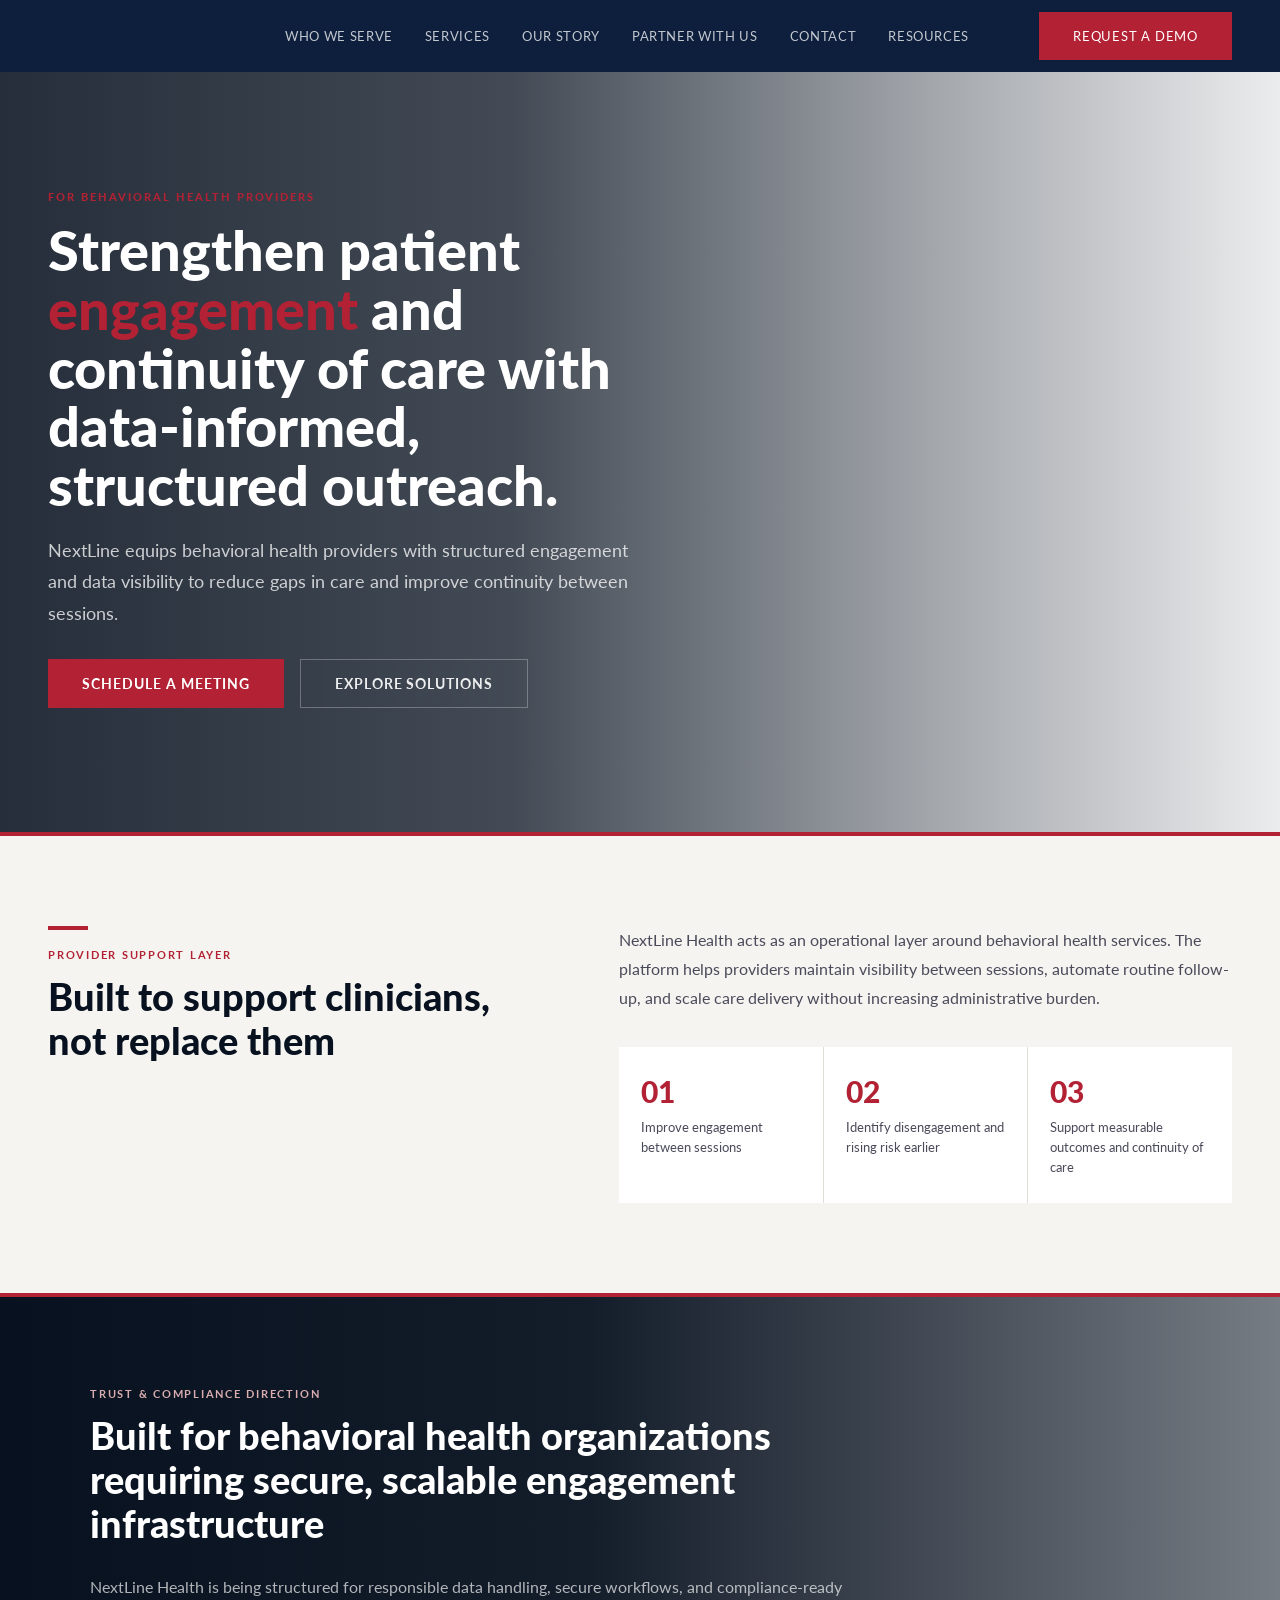
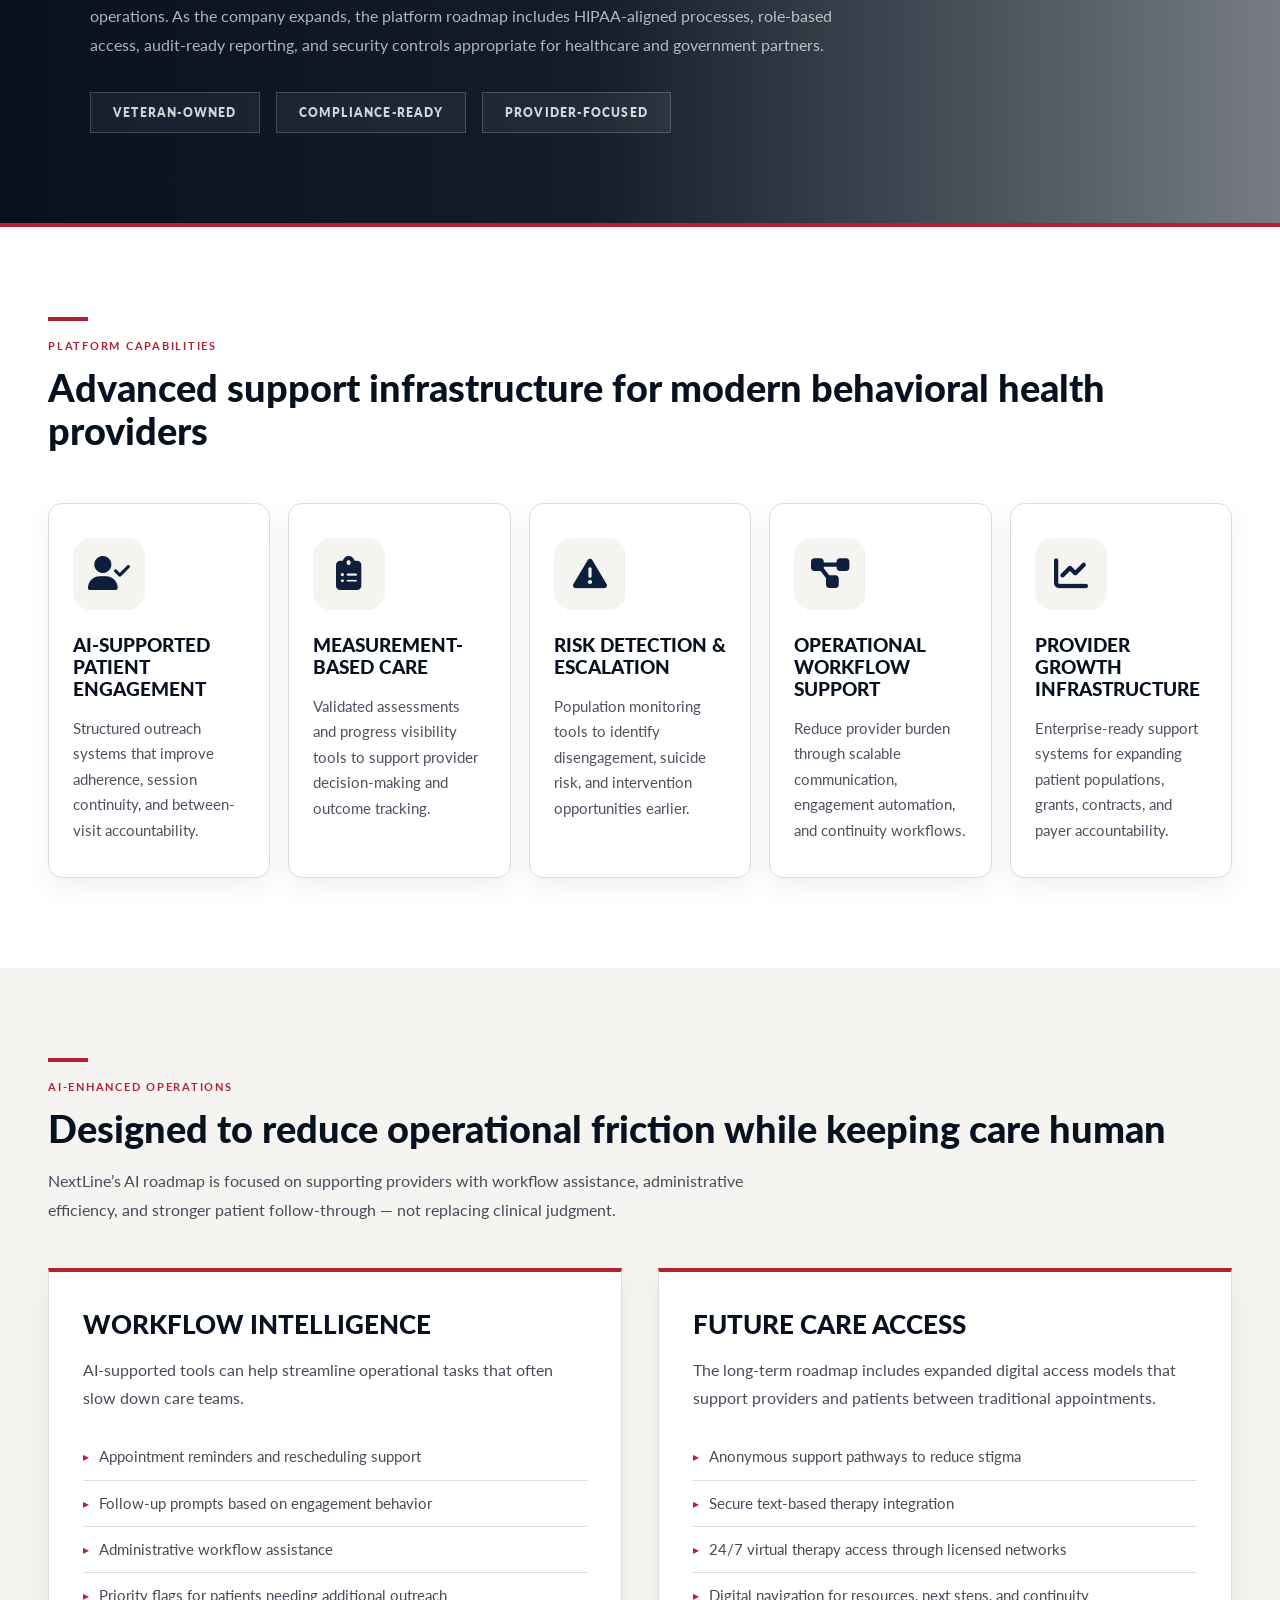
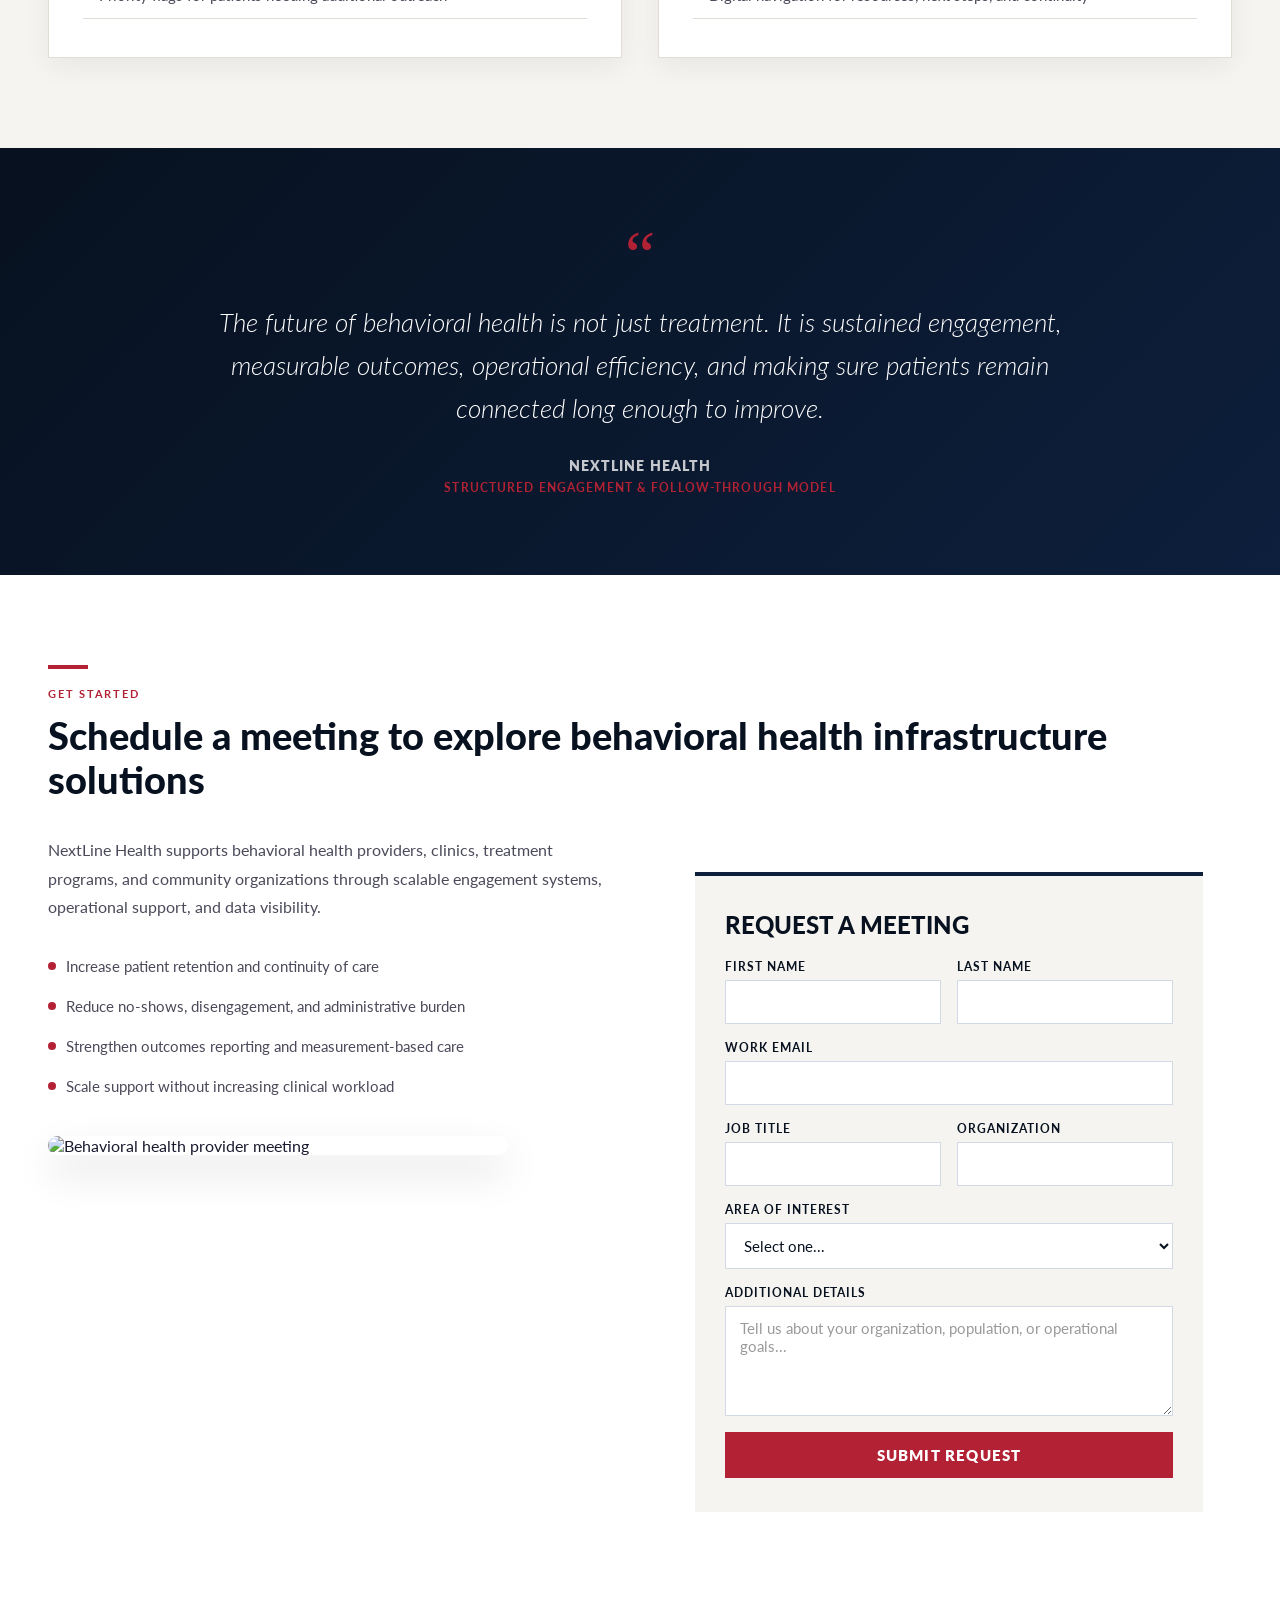
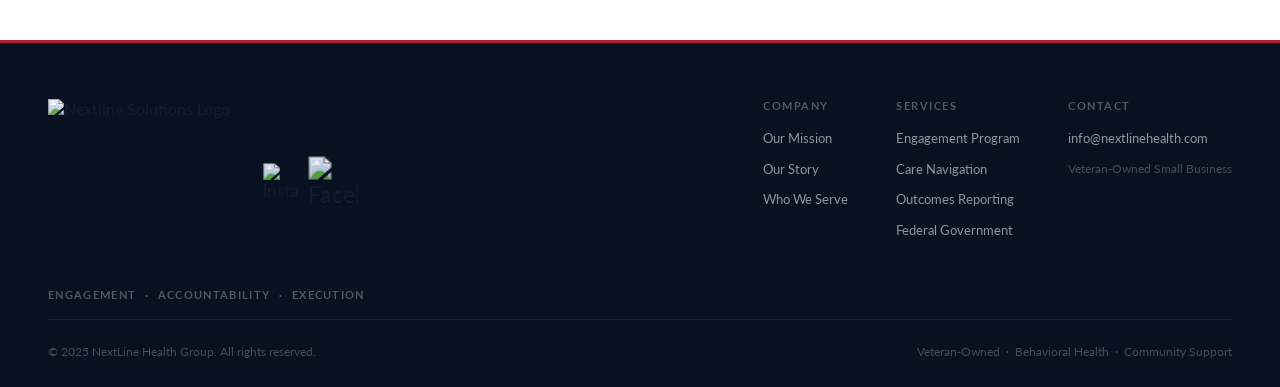
==== commit 6438ec6c: "Update behavioral-health-providers.html" ====
--- a/behavioral-health-providers.html
+++ b/behavioral-health-providers.html
@@ -30,8 +30,8 @@
       href="https://fonts.googleapis.com/css2?family=Lato:wght@300;400;700;900&display=swap"
       rel="stylesheet"
     />
-    <link rel="stylesheet" href="assets/css/behavioral.css" />
-     <link rel="stylesheet" href="assets/css/style.css" />
+    <link rel="stylesheet" href="assets/css/style.css" />
+<link rel="stylesheet" href="assets/css/behavioral.css" />
   </head>
   <body>
     <nav class="nav">
@@ -43,7 +43,9 @@
 
       <div class="nav-links">
         <div class="nav-dropdown">
-          <button class="nav-dropbtn" type="button">Who We Serve</button>
+<button class="nav-dropbtn" type="button" onclick="toggleDropdown(event)">
+  Who We Serve
+</button>
           <div class="dropdown-menu">
             <a href="veterans.html">Veterans</a>
   <a href="law-enforcement.html">Law Enforcement</a>
@@ -58,7 +60,17 @@
         <a href="our-story.html">Our Story</a>
         <a href="index.html#partner">Partner With Us</a>
         <a href="index.html#contact">Contact</a>
-        <a href="resources.html">Resources</a>
+        <div class="nav-dropdown">
+  <a href="resources.html" class="nav-dropbtn">
+    Resources
+  </a>
+
+  <div class="dropdown-menu">
+    <a href="veteran-resources.html">For Veterans</a>
+    <a href="first-responders-resources.html">For First Responders</a>
+    <a href="community-resources.html">For Community</a>
+  </div>
+</div>
       </div>
 
       <div class="nav-right">
@@ -420,9 +432,17 @@
       </div>
     </footer>
     <script>
-      function toggleMenu() {
-        document.querySelector(".nav-links").classList.toggle("active");
-      }
-    </script>
+  function toggleMenu() {
+    document.querySelector(".nav-links").classList.toggle("active");
+  }
+
+  function toggleDropdown(event) {
+    event.preventDefault();
+    event.stopPropagation();
+
+    const dropdown = event.currentTarget.closest(".nav-dropdown");
+    dropdown.classList.toggle("active");
+  }
+</script>
   </body>
 </html>
--- a/assets/css/style.css
+++ b/assets/css/style.css
@@ -185,7 +185,7 @@
   letter-spacing: 0.05em;
   text-transform: uppercase;
   cursor: pointer;
-  padding: 28px 0;
+  padding: 0;
   line-height: 1;
 }
 
@@ -202,34 +202,14 @@
   border: 1px solid rgba(13,31,60,0.12);
   box-shadow: 0 22px 55px rgba(0,0,0,0.16);
   padding: 10px 0;
-  display: block;
-  opacity: 0;
-  visibility: hidden;
-  transform: translateY(8px);
-  pointer-events: none;
+  display: none;
   z-index: 5000;
   border-radius: 10px;
-  transition:
-    opacity 0.18s ease,
-    transform 0.18s ease,
-    visibility 0.18s ease;
-}
-
-.nav-dropdown::after {
-  content: "";
-  position: absolute;
-  left: -24px;
-  right: -24px;
-  top: 60px;
-  height: 18px;
 }
 
 .nav-dropdown:hover .dropdown-menu,
 .nav-dropdown:focus-within .dropdown-menu {
-  opacity: 1;
-  visibility: visible;
-  transform: translateY(0);
-  pointer-events: auto;
+  display: block;
 }
 
 .dropdown-menu a {
@@ -242,17 +222,13 @@
   line-height: 1.3;
   white-space: nowrap;
   height: auto;
-  transition:
-    background 0.18s ease,
-    color 0.18s ease,
-    padding-left 0.18s ease;
 }
 
 .dropdown-menu a:hover {
   background: #f5f4f0;
   color: var(--red) !important;
-  padding-left: 28px;
-}
+}
+
 .hero {
   position: relative;
   overflow: hidden;
@@ -1489,12 +1465,15 @@
   }
 
   .nav {
-    padding: 14px 16px;
+    position: relative;
+    height: 92px;
+    min-height: 92px;
+    padding: 12px 18px;
     align-items: center;
     justify-content: space-between;
     gap: 10px;
     flex-wrap: nowrap;
-    min-height: 82px;
+    z-index: 3000;
   }
 
   .nav-left {
@@ -1514,477 +1493,63 @@
   }
 
   .nav-logo img {
-    height: 58px;
+    height: 88px;
     width: auto;
     flex-shrink: 0;
   }
 
-  .nav-logo-text {
-    padding-bottom: 0;
-    min-width: 0;
-    justify-content: center;
-  }
-
-  .nav-logo-top {
-    font-size: 10px;
-    letter-spacing: 0.18em;
-    line-height: 1.1;
-    margin-bottom: 4px;
-  }
-
-  .nav-logo-bottom {
-    font-size: 18px;
-    line-height: 1;
-    letter-spacing: 0.04em;
-    margin-top: 0;
-  }
-
-  .nav-links {
+  .nav-cta {
     display: none;
   }
 
-  .nav-cta {
-    margin-left: 10px;
-    padding: 12px 14px;
-    font-size: 10px;
-    line-height: 1.1;
-    max-width: 140px;
-    min-width: 140px;
-    text-align: center;
-    flex-shrink: 0;
-    display: inline-flex;
-    align-items: center;
-    justify-content: center;
-  }
-
-  .hero {
-  padding: 38px 20px 58px;
-  position: relative;
-  overflow: hidden;
-}
-
-.hero::after {
-  content: "";
-  position: absolute;
-  inset: 0;
-  background: linear-gradient(
-    to bottom,
-    rgba(7, 17, 31, 0.30) 0%,
-    rgba(7, 17, 31, 0.18) 45%,
-    rgba(7, 17, 31, 0.08) 75%,
-    rgba(7, 17, 31, 0.03) 100%
-  );
-  z-index: 1;
-  pointer-events: none;
-}
-
-.hero-inner {
-  position: relative;
-  z-index: 2;
-  max-width: 100%;
-}
-
-.hero-eyebrow {
-  font-size: 10px;
-  letter-spacing: 0.14em;
-  line-height: 1.5;
-  margin-bottom: 16px;
-  font-weight: 900;
-}
-
-.hero h1 {
-  font-size: 34px;
-  line-height: 1.08;
-  margin-bottom: 18px;
-  text-shadow: 2px 3px 10px rgba(0, 0, 0, 0.28);
-}
-
-.hero-sub {
-  font-size: 16px;
-  line-height: 1.72;
-  margin-bottom: 28px;
-  max-width: 100%;
-  color: rgba(255, 255, 255, 0.94);
-  font-weight: 400;
-  text-shadow: 1px 2px 8px rgba(0, 0, 0, 0.22);
-}
-
-.hero-btns {
-  flex-direction: column;
-  gap: 12px;
-  width: 100%;
-  margin-bottom: 34px;
-}
-
-.btn-red,
-.btn-ghost {
-  width: 100%;
-  text-align: center;
-  justify-content: center;
-}
-
-.hero-stats {
-  display: grid;
-  grid-template-columns: repeat(3, 1fr);
-  gap: 18px;
-  width: 100%;
-  max-width: 100%;
-  padding-top: 24px;
-  align-items: start;
-}
-
-.hero-stat {
-  min-width: 0;
-}
-
-.hero-stat .num {
-  font-size: 32px;
-  text-shadow: 2px 3px 10px rgba(0, 0, 0, 0.25);
-}
-
-.hero-stat .lbl {
-  max-width: 120px;
-  font-size: 12px;
-  color: rgba(255, 255, 255, 0.86);
-  text-shadow: 1px 2px 8px rgba(0, 0, 0, 0.2);
-}
-
-  section,
-  .pop-bar,
-  .cta-section,
-  footer {
-    padding-left: 20px;
-    padding-right: 20px;
-  }
-
-  .pop-bar {
-    display: grid;
-    grid-template-columns: 1fr 1fr;
-    gap: 0;
-    padding: 16px 20px;
-  }
-
-  .pop-label {
-    grid-column: 1 / -1;
-    margin-right: 0;
-    margin-bottom: 8px;
-  }
-
-  .pop-item {
-    border-left: none;
-    border-top: 1px solid #d6d1c8;
-    padding: 12px 0;
-    text-align: center;
-  }
-
-  .pop-item:last-child {
-    grid-column: 1 / -1;
-  }
-
-  .two-col,
-  .story-inner,
-  .why-inner,
-  .partner-inner,
-  .who-serve-section {
-    grid-template-columns: 1fr;
-    gap: 36px;
-  }
-
-  .hiw-grid,
-  .test-grid,
-  .serve-grid {
-    grid-template-columns: 1fr;
-  }
-
-  .svc-row {
-    grid-template-columns: 1fr;
-  }
-
-  .svc-num {
-    font-size: 32px;
-    justify-content: flex-start;
-    padding: 20px 0 10px;
-  }
-
-  .svc-body {
-    border-left: none;
-    padding-left: 0;
-    border-top: 1px solid var(--border);
-  }
-
-  .test-card {
-    padding: 24px 20px;
-  }
-
-  .story-images {
-    grid-template-columns: 1fr;
-  }
-
-  .story-image-card img {
-    height: 220px;
-  }
-
-  .story-quote {
-    font-size: 18px;
-    padding-left: 18px;
-  }
-
-  .mission-stats {
-    justify-content: center;
-    gap: 28px;
-  }
-
-  .mission-stat {
-    flex: unset;
-    width: 100%;
-  }
-
-  .mission-stat .num {
-    font-size: 28px;
-  }
-
-  .contact-grid {
-    grid-template-columns: 1fr;
-  }
-
-  .footer-top {
-    flex-direction: column;
-    gap: 28px;
-    padding-bottom: 14px;
-  }
-
-  .footer-brand {
+  .menu-toggle {
     display: flex;
-    align-items: center;
-    flex-wrap: wrap;
-    gap: 10px;
-  }
-
-  .footer-brand img {
-    height: 72px;
-  }
-
-  .footer-brand-top {
-    font-size: 11px;
-  }
-
-  .footer-brand-bottom {
-    font-size: 24px;
-  }
-
-  .footer-socials {
-    width: 100%;
-    margin-left: 0;
-    margin-top: 10px;
-    justify-content: flex-start;
-    gap: 14px;
-  }
-
-  .footer-socials img {
-    width: 28px;
-    height: 28px;
-  }
-
-  .footer-links-row {
-    gap: 28px;
-    flex-wrap: wrap;
-  }
-
-  .footer-bottom {
-    justify-content: center;
-    text-align: center;
-    flex-direction: column;
-    gap: 8px;
-    padding-top: 18px;
-  }
-
-  .footer-bottom span {
-    font-size: 11px;
-  }
-  .credibility-image {
-    max-width: 100%;
-  }
-
-  .credibility-image img {
-    height: 220px;
-  }
-  .location-map img {
-    height: 220px;
-  }
-  .approach-section {
-    padding: 80px 20px;
-  }
-
-  .approach-inner {
-    grid-template-columns: 1fr;
-    gap: 36px;
-  }
-
-  .approach-text {
-    max-width: 100%;
-  }
-
-  .approach-visual img {
-    max-width: 100%;
-    margin: 0 auto;
-  }
-  .services-grid {
-    grid-template-columns: 1fr;
-    gap: 18px;
-  }
-
-  .service-card {
-    padding: 22px 20px;
-  }
-
-  .service-card h3 {
-    font-size: 22px;
   }
 
   .nav-links {
     display: none;
     position: absolute;
-    top: 96px;
+    top: 92px;
     left: 0;
     width: 100%;
     background: var(--navy);
     flex-direction: column;
     align-items: flex-start;
-    padding: 24px;
-    gap: 18px;
+    gap: 24px;
+    padding: 36px 38px 42px;
+    z-index: 2999;
+    border-top: 1px solid rgba(255,255,255,0.12);
+    box-shadow: 0 20px 45px rgba(0,0,0,0.22);
   }
 
   .nav-links.active {
     display: flex;
   }
 
-  .nav-cta {
-    display: none;
-  }
-
-  .menu-toggle {
-    display: flex;
-  }
-
-  .nav-links {
-    display: none;
-    position: absolute;
-    top: 82px;
-    left: 0;
-    width: 100%;
-    background: var(--navy);
-    flex-direction: column;
-    align-items: flex-start;
-    padding: 24px;
-    gap: 18px;
-    z-index: 1001;
-    border-top: 1px solid rgba(255, 255, 255, 0.1);
-  }
-
-  .nav-links.active {
-    display: flex;
-  }
-
-  .form-message {
-    text-align: center;
-  }
-}
-
-.survey-banner {
-  background: #0d1f3c;
-  color: #fff;
-  padding: 2rem 1.5rem;
-}
-
-.survey-banner-content {
-  max-width: 1200px;
-  margin: 0 auto;
-  display: flex;
-  align-items: center;
-  justify-content: space-between;
-  gap: 2rem;
-  flex-wrap: wrap;
-}
-
-.survey-banner-text h2 {
-  margin: 0 0 0.5rem;
-  font-size: 1.5rem;
-  font-weight: 700;
-}
-
-.survey-banner-text p {
-  margin: 0;
-  font-size: 1rem;
-  opacity: 0.9;
-}
-
-.survey-banner-cta {
-  display: inline-block;
-  background: #fff;
-  color: #0a3d62;
-  padding: 0.875rem 1.75rem;
-  font-weight: 700;
-  text-decoration: none;
-  white-space: nowrap;
-  transition:
-    transform 0.2s ease,
-    box-shadow 0.2s ease;
-}
-
-.survey-banner-cta:hover {
-  transform: translateY(-1px);
-  box-shadow: 0 4px 12px rgba(0, 0, 0, 0.15);
-}
-
-@media (max-width: 600px) {
-  .survey-banner-content {
-    flex-direction: column;
-    align-items: flex-start;
-    text-align: left;
-  }
-
-  .survey-banner-cta {
-    width: 100%;
-    text-align: center;
-  }
-}
-
-@media (max-width: 900px) {
-  .nav {
-    min-height: 92px;
-    padding: 12px 18px;
-  }
-
-  .nav-logo img {
-    height: 110px;
-    width: auto;
-  }
-
-  .nav-links {
-    top: 92px;
-    padding: 22px 20px;
-    display: none;
-    flex-direction: column;
-    gap: 16px;
-  }
-
-  .nav-links.active {
-    display: flex;
+  .nav-links > a,
+  .nav-dropbtn {
+    font-size: 18px;
+    letter-spacing: 0.08em;
+    color: rgba(255,255,255,0.82);
+    text-transform: uppercase;
+    padding: 0;
+    line-height: 1.2;
   }
 
   .nav-dropdown {
     width: 100%;
-    display: flex;
-    flex-direction: column;
-    align-items: flex-start;
+    height: auto;
+    display: block;
+    position: relative;
   }
 
   .nav-dropbtn {
     width: 100%;
     text-align: left;
-    padding: 14px 0;
-    font-size: 15px;
-    color: rgba(255,255,255,0.75);
+    background: transparent;
+    border: none;
+    font-family: inherit;
+    cursor: pointer;
   }
 
   .dropdown-menu {
@@ -1992,11 +1557,20 @@
     position: static;
     width: 100%;
     min-width: 100%;
-    background: rgba(255,255,255,0.06);
-    border: none;
-    box-shadow: none;
-    margin-top: 8px;
-    padding: 8px 0;
+    margin-top: 18px;
+    padding: 10px 0;
+    background: #ffffff;
+    border: 1px solid rgba(13,31,60,0.12);
+    border-radius: 12px;
+    box-shadow: 0 18px 45px rgba(0,0,0,0.18);
+    opacity: 1;
+    visibility: visible;
+    transform: none;
+    pointer-events: auto;
+  }
+
+  .nav-dropdown:hover .dropdown-menu {
+    display: none;
   }
 
   .nav-dropdown.active .dropdown-menu {
@@ -2005,14 +1579,80 @@
 
   .dropdown-menu a {
     display: block;
-    padding: 14px 18px;
-    font-size: 13px;
-    color: rgba(255,255,255,0.78) !important;
+    padding: 14px 22px;
+    font-size: 14px;
+    color: var(--navy) !important;
+    letter-spacing: 0.04em;
+    text-transform: uppercase;
+    white-space: normal;
+    line-height: 1.35;
   }
 
   .dropdown-menu a:hover {
+    background: var(--off-white);
     color: var(--red) !important;
-    background: transparent;
+  }
+
+  .hero {
+    padding: 38px 20px 58px;
+    position: relative;
+    overflow: hidden;
+  }
+
+  .hero::after {
+    content: "";
+    position: absolute;
+    inset: 0;
+    background: linear-gradient(
+      to bottom,
+      rgba(7, 17, 31, 0.30) 0%,
+      rgba(7, 17, 31, 0.18) 45%,
+      rgba(7, 17, 31, 0.08) 75%,
+      rgba(7, 17, 31, 0.03) 100%
+    );
+    z-index: 1;
+    pointer-events: none;
+  }
+
+  .hero-inner {
+    position: relative;
+    z-index: 2;
+    max-width: 100%;
+  }
+
+  .hero-eyebrow {
+    font-size: 10px;
+    letter-spacing: 0.14em;
+    line-height: 1.5;
+    margin-bottom: 16px;
+    font-weight: 900;
+  }
+
+  .hero h1 {
+    font-size: 34px;
+    line-height: 1.08;
+    margin-bottom: 18px;
+  }
+
+  .hero-sub {
+    font-size: 16px;
+    line-height: 1.72;
+    margin-bottom: 28px;
+    max-width: 100%;
+  }
+
+  .hero-btns {
+    flex-direction: column;
+    gap: 12px;
+    width: 100%;
+    margin-bottom: 34px;
+  }
+
+  .btn-red,
+  .btn-ghost {
+    width: 100%;
+    text-align: center;
+    justify-content: center;
   }
 
   .hero-stats {
@@ -2025,10 +1665,6 @@
     align-items: start;
   }
 
-  .hero-stat {
-    min-width: 0;
-  }
-
   .hero-stat .num {
     font-size: 30px;
     white-space: nowrap;
@@ -2039,40 +1675,278 @@
     font-size: 11px;
     line-height: 1.35;
   }
-  @media(max-width:1200px){
-  .serve-image-grid{
-    grid-template-columns:repeat(2, 1fr);
-  }
-}
-
-@media(max-width:768px){
-  .serve-image-grid{
-    grid-template-columns:1fr;
-  }
-
-  .serve-image-card{
-    min-height:420px;
-  }
-
-  .serve-image-content{
-    padding:24px;
-  }
-
-  .serve-image-content h3{
-    font-size:34px;
-  }
-
-  .serve-image-content p{
-    font-size:16px;
-    line-height:1.6;
-  }
-  .mission-layout{
-  grid-template-columns:1fr;
-  gap:34px;
-}
-
-.mission-image,
-.mission-image img{
-  min-height:320px;
-}
-}
+
+  section,
+  .pop-bar,
+  .cta-section,
+  footer {
+    padding-left: 20px;
+    padding-right: 20px;
+  }
+
+  .pop-bar {
+    display: grid;
+    grid-template-columns: 1fr 1fr;
+    gap: 0;
+    padding: 16px 20px;
+  }
+
+  .pop-label {
+    grid-column: 1 / -1;
+    margin-right: 0;
+    margin-bottom: 8px;
+  }
+
+  .pop-item {
+    border-left: none;
+    border-top: 1px solid #d6d1c8;
+    padding: 12px 0;
+    text-align: center;
+  }
+
+  .pop-item:last-child {
+    grid-column: 1 / -1;
+  }
+
+  .two-col,
+  .story-inner,
+  .why-inner,
+  .partner-inner,
+  .who-serve-section,
+  .approach-inner,
+  .mission-layout {
+    grid-template-columns: 1fr;
+    gap: 36px;
+  }
+
+  .hiw-grid,
+  .test-grid,
+  .serve-grid,
+  .services-grid {
+    grid-template-columns: 1fr;
+  }
+
+  .serve-image-grid {
+    grid-template-columns: 1fr;
+  }
+
+  .serve-image-card {
+    min-height: 420px;
+  }
+
+  .serve-image-content {
+    padding: 24px;
+  }
+
+  .serve-image-content h3 {
+    font-size: 34px;
+  }
+
+  .mission-image,
+  .mission-image img {
+    min-height: 320px;
+  }
+
+  .svc-row {
+    grid-template-columns: 1fr;
+  }
+
+  .svc-num {
+    font-size: 32px;
+    justify-content: flex-start;
+    padding: 20px 0 10px;
+  }
+
+  .svc-body {
+    border-left: none;
+    padding-left: 0;
+    border-top: 1px solid var(--border);
+  }
+
+  .test-card {
+    padding: 24px 20px;
+  }
+
+  .story-images {
+    grid-template-columns: 1fr;
+  }
+
+  .story-image-card img {
+    height: 220px;
+  }
+
+  .story-quote {
+    font-size: 18px;
+    padding-left: 18px;
+  }
+
+  .mission-stats {
+    justify-content: center;
+    gap: 28px;
+  }
+
+  .mission-stat {
+    flex: unset;
+    width: 100%;
+  }
+
+  .mission-stat .num {
+    font-size: 28px;
+  }
+
+  .contact-grid {
+    grid-template-columns: 1fr;
+  }
+
+  .service-card {
+    padding: 22px 20px;
+  }
+
+  .service-card h3 {
+    font-size: 22px;
+  }
+
+  .footer-top {
+    flex-direction: column;
+    gap: 28px;
+    padding-bottom: 14px;
+  }
+
+  .footer-brand {
+    display: flex;
+    align-items: center;
+    flex-wrap: wrap;
+    gap: 10px;
+  }
+
+  .footer-brand img {
+    height: 72px;
+  }
+
+  .footer-socials {
+    width: 100%;
+    margin-left: 0;
+    margin-top: 10px;
+    justify-content: flex-start;
+    gap: 14px;
+  }
+
+  .footer-socials img {
+    width: 28px;
+    height: 28px;
+  }
+
+  .footer-links-row {
+    gap: 28px;
+    flex-wrap: wrap;
+  }
+
+  .footer-bottom {
+    justify-content: center;
+    text-align: center;
+    flex-direction: column;
+    gap: 8px;
+    padding-top: 18px;
+  }
+
+  .footer-bottom span {
+    font-size: 11px;
+  }
+
+  .credibility-image {
+    max-width: 100%;
+  }
+
+  .credibility-image img,
+  .location-map img {
+    height: 220px;
+  }
+
+  .approach-section {
+    padding: 80px 20px;
+  }
+
+  .approach-text {
+    max-width: 100%;
+  }
+
+  .approach-visual img {
+    max-width: 100%;
+    margin: 0 auto;
+  }
+
+  .form-message {
+    text-align: center;
+  }
+}
+
+.survey-banner {
+  background: #0d1f3c;
+  color: #fff;
+  padding: 2rem 1.5rem;
+}
+
+.survey-banner-content {
+  max-width: 1200px;
+  margin: 0 auto;
+  display: flex;
+  align-items: center;
+  justify-content: space-between;
+  gap: 2rem;
+  flex-wrap: wrap;
+}
+
+.survey-banner-text h2 {
+  margin: 0 0 0.5rem;
+  font-size: 1.5rem;
+  font-weight: 700;
+}
+
+.survey-banner-text p {
+  margin: 0;
+  font-size: 1rem;
+  opacity: 0.9;
+}
+
+.survey-banner-cta {
+  display: inline-block;
+  background: #fff;
+  color: #0a3d62;
+  padding: 0.875rem 1.75rem;
+  font-weight: 700;
+  text-decoration: none;
+  white-space: nowrap;
+  transition:
+    transform 0.2s ease,
+    box-shadow 0.2s ease;
+}
+
+.survey-banner-cta:hover {
+  transform: translateY(-1px);
+  box-shadow: 0 4px 12px rgba(0, 0, 0, 0.15);
+}
+
+@media (max-width: 600px) {
+  .survey-banner-content {
+    flex-direction: column;
+    align-items: flex-start;
+    text-align: left;
+  }
+
+  .survey-banner-cta {
+    width: 100%;
+    text-align: center;
+  }
+}
+
+@media (max-width: 1200px) {
+  .serve-image-grid {
+    grid-template-columns: repeat(2, 1fr);
+  }
+}
+
+@media (max-width: 768px) {
+  .serve-image-grid {
+    grid-template-columns: 1fr;
+  }
+}
--- a/assets/css/behavioral.css
+++ b/assets/css/behavioral.css
@@ -0,0 +1,819 @@
+  :root{
+      --navy:#0d1f3c;
+      --navy-deep:#07111f;
+      --red:#b22234;
+      --red-dark:#8a1a27;
+      --white:#fff;
+      --off-white:#f5f4f0;
+      --text:#1a1a2e;
+      --text-muted:#4a4a5a;
+      --border:#e0ddd6;
+    }
+
+    *{box-sizing:border-box;margin:0;padding:0}
+    html{scroll-behavior:smooth;overflow-x:hidden}
+    body{
+      font-family:"Lato",sans-serif;
+      color:var(--text);
+      background:#fff;
+      overflow-x:hidden;
+    }
+
+    a{text-decoration:none;color:inherit}
+    img{max-width:100%;display:block}
+
+    .container{
+      max-width:1200px;
+      margin:0 auto;
+    }
+
+    .rule{
+      width:40px;
+      height:4px;
+      background:var(--red);
+      margin-bottom:18px;
+    }
+
+    .eyebrow{
+      font-size:11px;
+      letter-spacing:0.16em;
+      text-transform:uppercase;
+      color:var(--red);
+      margin-bottom:14px;
+      font-weight:700;
+    }
+
+    .eyebrow-light{
+      color:rgba(255,200,200,0.85);
+    }
+
+    .section-h2{
+      font-size:38px;
+      font-weight:900;
+      line-height:1.15;
+      margin-bottom:16px;
+      color:var(--navy-deep);
+    }
+
+    .section-h2-light{
+      color:#fff;
+    }
+
+    .section-p{
+      font-size:16px;
+      color:var(--text-muted);
+      line-height:1.8;
+      max-width:760px;
+    }
+
+    .section-p-light{
+      color:rgba(255,255,255,0.68);
+    }
+
+    .btn-red{
+      background:var(--red);
+      color:#fff;
+      border:none;
+      padding:15px 34px;
+      font-size:14px;
+      letter-spacing:0.07em;
+      text-transform:uppercase;
+      cursor:pointer;
+      font-family:inherit;
+      font-weight:700;
+      transition:background 0.2s;
+      display:inline-flex;
+      align-items:center;
+      justify-content:center;
+      gap:10px;
+    }
+
+    .btn-red:hover{
+      background:var(--red-dark);
+    }
+
+    .btn-ghost{
+      background:transparent;
+      color:rgba(255,255,255,0.9);
+      border:1px solid rgba(255,255,255,0.28);
+      padding:15px 34px;
+      font-size:14px;
+      letter-spacing:0.07em;
+      text-transform:uppercase;
+      cursor:pointer;
+      font-family:inherit;
+      transition:all 0.2s;
+      display:inline-flex;
+      align-items:center;
+      justify-content:center;
+    }
+
+    .btn-ghost:hover{
+      border-color:rgba(255,255,255,0.6);
+      color:#fff;
+    }
+
+   .hero-behavioral{
+  background:
+    linear-gradient(
+      to right,
+      rgba(7,17,31,0.88) 0%,
+      rgba(7,17,31,0.76) 40%,
+      rgba(7,17,31,0.38) 72%,
+      rgba(7,17,31,0.08) 100%
+    ),
+    url("../images/behavioral-back.png");
+
+  background-size: cover;
+  background-position: right center;
+  background-repeat: no-repeat;
+  padding: 118px 48px 124px;
+  border-bottom: 4px solid var(--red);
+  min-height: 590px;
+  display: flex;
+  align-items: center;
+}
+
+    .hero-behavioral-inner{
+      max-width:1200px;
+      margin:0 auto;
+      width:100%;
+    }
+
+    .hero-behavioral-inner > div{
+      max-width:620px;
+    }
+
+    .hero-behavioral-eyebrow{
+      font-size:11px;
+      letter-spacing:0.18em;
+      text-transform:uppercase;
+      color:var(--red);
+      margin-bottom:18px;
+      font-weight:900;
+    }
+
+    .hero-behavioral h1{
+      font-size:56px;
+      line-height:1.05;
+      font-weight:900;
+      color:#fff;
+      margin-bottom:20px;
+      max-width:780px;
+    }
+
+    .hero-behavioral h1 span{
+      color:var(--red);
+    }
+
+    .hero-behavioral p{
+      font-size:18px;
+      line-height:1.75;
+      color:rgba(255,255,255,0.76);
+      max-width:590px;
+      margin-bottom:30px;
+    }
+
+    .hero-behavioral-btns{
+      display:flex;
+      gap:16px;
+      flex-wrap:wrap;
+    }
+
+    .provider-intro{
+      background:var(--off-white);
+      padding:90px 48px;
+    }
+
+    .provider-split{
+      max-width:1200px;
+      margin:0 auto;
+      display:grid;
+      grid-template-columns:0.9fr 1.1fr;
+      gap:70px;
+      align-items:start;
+    }
+
+    .provider-proof{
+      margin-top:34px;
+      display:grid;
+      grid-template-columns:repeat(3,1fr);
+      gap:1px;
+      background:var(--border);
+    }
+
+    .proof-item{
+      background:#fff;
+      padding:26px 22px;
+    }
+
+    .proof-item strong{
+      display:block;
+      font-size:30px;
+      font-weight:900;
+      color:var(--red);
+      margin-bottom:8px;
+    }
+
+    .proof-item span{
+      display:block;
+      font-size:13px;
+      line-height:1.55;
+      color:var(--text-muted);
+    }
+
+    .security-strip{
+      background:
+        linear-gradient(
+          to right,
+          rgba(7,17,31,1) 0%,
+          rgba(7,17,31,0.95) 46%,
+          rgba(7,17,31,0.78) 70%,
+          rgba(7,17,31,0.55) 100%
+        );
+      padding:90px 48px;
+      border-top:4px solid var(--red);
+      border-bottom:4px solid var(--red);
+      text-align:left;
+    }
+
+    .security-inner{
+      max-width:1100px;
+      margin:0 auto;
+      display:block;
+      text-align:left;
+    }
+
+    .security-strip h2,
+    .security-strip p{
+      max-width:760px;
+      margin-left:0;
+      margin-right:0;
+      text-align:left;
+    }
+
+    .security-inner .section-p{
+      text-align:left;
+      margin:28px 0 0;
+      max-width:760px;
+    }
+
+    .security-badges{
+      display:flex;
+      justify-content:flex-start;
+      align-items:center;
+      gap:16px;
+      flex-wrap:wrap;
+      margin-top:32px;
+      width:auto;
+    }
+
+    .sec-badge{
+      width:auto;
+      max-width:max-content;
+      display:inline-flex;
+      align-items:center;
+      justify-content:center;
+      background:rgba(255,255,255,0.06);
+      border:1px solid rgba(255,255,255,0.18);
+      padding:12px 22px;
+      font-size:12px;
+      font-weight:800;
+      letter-spacing:0.1em;
+      text-transform:uppercase;
+      color:rgba(255,255,255,0.8);
+    }
+
+    .nf-section{
+      background:#fff;
+      padding:90px 48px;
+    }
+
+    .nf-cap-grid{
+      display:grid;
+      grid-template-columns:repeat(5,1fr);
+      gap:18px;
+      margin-top:50px;
+    }
+
+    .nf-cap-card{
+      background:#fff;
+      border:1px solid #dedbd4;
+      border-radius:14px;
+      padding:34px 24px;
+      min-height:315px;
+      box-shadow:0 10px 28px rgba(0,0,0,0.06);
+      transition:transform .2s ease, box-shadow .2s ease, border-color .2s ease;
+    }
+
+    .nf-cap-card:hover{
+      transform:translateY(-6px);
+      box-shadow:0 18px 40px rgba(0,0,0,0.12);
+      border-color:var(--red);
+    }
+
+    .nf-icon{
+      width:72px;
+      height:72px;
+      border-radius:18px;
+      background:var(--off-white);
+      display:flex;
+      align-items:center;
+      justify-content:center;
+      margin-bottom:24px;
+      transition:all 0.2s ease;
+    }
+
+    .nf-icon i{
+      font-size:34px;
+      color:var(--navy);
+      transition:all 0.2s ease;
+    }
+
+    .nf-cap-card:hover .nf-icon{
+      background:#fff;
+      transform:scale(1.05);
+    }
+
+    .nf-cap-card:hover .nf-icon i{
+      color:var(--red);
+    }
+
+    .nf-cap-card h4{
+      font-size:19px;
+      line-height:1.15;
+      font-weight:900;
+      color:#07111f;
+      text-transform:uppercase;
+      margin-bottom:16px;
+    }
+
+    .nf-cap-card p{
+      font-size:15px;
+      line-height:1.7;
+      color:#4f5060;
+    }
+
+    .ai-section{
+      background:var(--off-white);
+      padding:90px 48px;
+    }
+
+    .ai-grid{
+      max-width:1200px;
+      margin:44px auto 0;
+      display:grid;
+      grid-template-columns:1fr 1fr;
+      gap:36px;
+      align-items:stretch;
+    }
+
+    .ai-panel{
+      background:#fff;
+      border:1px solid var(--border);
+      border-top:4px solid var(--red);
+      padding:38px 34px;
+      box-shadow:0 8px 26px rgba(0,0,0,0.06);
+    }
+
+    .ai-panel h3{
+      font-size:26px;
+      font-weight:900;
+      color:var(--navy-deep);
+      text-transform:uppercase;
+      margin-bottom:16px;
+      line-height:1.15;
+    }
+
+    .ai-panel p{
+      font-size:16px;
+      color:var(--text-muted);
+      line-height:1.75;
+      margin-bottom:22px;
+    }
+
+    .ai-list{
+      list-style:none;
+    }
+
+    .ai-list li{
+      padding:11px 0;
+      border-bottom:1px solid var(--border);
+      font-size:15px;
+      color:var(--text-muted);
+      line-height:1.55;
+      display:flex;
+      gap:10px;
+    }
+
+    .ai-list li::before{
+      content:"▸";
+      color:var(--red);
+      font-size:12px;
+      margin-top:3px;
+      flex-shrink:0;
+    }
+
+    .testimonial-section{
+      background:linear-gradient(135deg, var(--navy-deep) 0%, var(--navy) 100%);
+      padding:80px 48px;
+    }
+
+    .testimonial-inner{
+      max-width:860px;
+      margin:0 auto;
+      text-align:center;
+    }
+
+    .quote-mark{
+      font-size:68px;
+      line-height:0.8;
+      color:var(--red);
+      font-family:Georgia,serif;
+      margin-bottom:18px;
+      display:block;
+    }
+
+    blockquote{
+      font-size:26px;
+      line-height:1.65;
+      color:#fff;
+      font-style:italic;
+      font-weight:300;
+      margin-bottom:28px;
+    }
+
+    .quote-attrib{
+      font-size:14px;
+      letter-spacing:0.08em;
+      text-transform:uppercase;
+      font-weight:800;
+      color:rgba(255,255,255,0.76);
+    }
+
+    .quote-attrib span{
+      display:block;
+      margin-top:6px;
+      color:var(--red);
+      font-size:12px;
+      font-weight:700;
+    }
+
+    .contact-section{
+      padding:90px 48px;
+      background:#fff;
+    }
+
+    .contact-grid{
+      display:grid;
+      grid-template-columns:1fr 1fr;
+      gap:52px;
+      align-items:start;
+      margin-top:34px;
+    }
+
+    .contact-list{
+      list-style:none;
+      margin:24px 0 30px;
+    }
+
+    .contact-list li{
+      padding:8px 0;
+      display:flex;
+      gap:10px;
+      align-items:flex-start;
+      font-size:15px;
+      line-height:1.6;
+      color:var(--text-muted);
+    }
+
+    .contact-list li::before{
+      content:"";
+      width:8px;
+      height:8px;
+      background:var(--red);
+      border-radius:50%;
+      margin-top:8px;
+      flex-shrink:0;
+    }
+
+    .contact-image-wrap{
+      margin-top:28px;
+      max-width:460px;
+      border-radius:18px;
+      overflow:hidden;
+      box-shadow:0 18px 40px rgba(0,0,0,0.12);
+    }
+
+    .contact-image-wrap img{
+      width:100%;
+      height:auto;
+      display:block;
+    }
+
+    .contact-form{
+      background:var(--off-white);
+      border-top:4px solid var(--navy);
+      padding:34px 30px;
+    }
+
+    .contact-form h4{
+      font-size:24px;
+      font-weight:900;
+      text-transform:uppercase;
+      color:var(--navy-deep);
+      margin-bottom:20px;
+    }
+
+    .form-row{
+      display:grid;
+      grid-template-columns:1fr 1fr;
+      gap:16px;
+    }
+
+    .form-group{
+      margin-bottom:16px;
+    }
+
+    .form-group label{
+      display:block;
+      font-size:12px;
+      letter-spacing:0.08em;
+      text-transform:uppercase;
+      color:var(--navy-deep);
+      margin-bottom:6px;
+      font-weight:700;
+    }
+
+    .form-group input,
+    .form-group select,
+    .form-group textarea{
+      width:100%;
+      padding:12px 14px;
+      border:1.5px solid #d1d9e5;
+      background:#fff;
+      color:var(--navy-deep);
+      font-family:inherit;
+      font-size:15px;
+      outline:none;
+    }
+
+    .form-group textarea{
+      min-height:110px;
+      resize:vertical;
+    }
+
+    .form-submit{
+      width:100%;
+      background:var(--red);
+      color:#fff;
+      border:none;
+      padding:14px 28px;
+      font-size:15px;
+      letter-spacing:0.08em;
+      text-transform:uppercase;
+      font-weight:800;
+      cursor:pointer;
+      font-family:inherit;
+    }
+
+    .form-submit:hover{
+      background:var(--red-dark);
+    }
+
+    footer{
+      background:var(--navy-deep);
+      padding:56px 48px 28px;
+      border-top:3px solid var(--red);
+    }
+
+    .footer-top{
+      display:flex;
+      justify-content:space-between;
+      align-items:flex-start;
+      flex-wrap:nowrap;
+      gap:40px;
+      padding-bottom:18px;
+      border-bottom:1px solid rgba(255,255,255,0.08);
+    }
+
+    .footer-brand{
+      display:flex;
+      align-items:center;
+      gap:14px;
+      margin-bottom:12px;
+    }
+
+    .footer-brand img{
+      height:165px;
+      width:auto;
+      display:block;
+    }
+
+    .footer-brand-text{
+      display:flex;
+      flex-direction:column;
+      justify-content:center;
+      line-height:0.92;
+    }
+
+    .footer-brand-top{
+      font-size:12px;
+      letter-spacing:0.18em;
+      text-transform:uppercase;
+      color:rgba(255,255,255,0.62);
+      font-weight:700;
+      margin-bottom:2px;
+    }
+
+    .footer-brand-bottom{
+      font-size:24px;
+      letter-spacing:0.03em;
+      text-transform:uppercase;
+      color:#ffffff;
+      font-weight:900;
+    }
+
+    .footer-tagline{
+      font-size:11px;
+      letter-spacing:0.12em;
+      text-transform:uppercase;
+      color:rgba(255,255,255,0.3);
+      font-weight:700;
+    }
+
+    .footer-links-row{
+      display:flex;
+      gap:48px;
+      flex-wrap:nowrap;
+      align-items:flex-start;
+    }
+
+    .footer-col h5{
+      font-size:11px;
+      letter-spacing:0.14em;
+      text-transform:uppercase;
+      color:rgba(255,255,255,0.3);
+      margin-bottom:16px;
+      font-weight:700;
+    }
+
+    .footer-col a,
+    .footer-col p{
+      display:block;
+      font-size:13px;
+      color:rgba(255,255,255,0.55);
+      margin-bottom:10px;
+      line-height:1.6;
+      transition:color 0.2s;
+    }
+
+    .footer-col a:hover{
+      color:#fff;
+    }
+
+    .footer-bottom{
+      padding-top:24px;
+      display:flex;
+      justify-content:space-between;
+      align-items:center;
+      flex-wrap:wrap;
+      gap:12px;
+    }
+
+    .footer-bottom span{
+      font-size:12px;
+      color:rgba(255,255,255,0.25);
+    }
+.footer-socials {
+  display: flex;
+  align-items: center;
+  gap: 18px;
+  margin-left: 20px;
+}
+
+.footer-socials a {
+  display: flex;
+  align-items: center;
+  justify-content: center;
+  width: auto;
+  height: auto;
+  border: none;
+  background: none;
+  padding: 0;
+  transition:
+    transform 0.2s ease,
+    opacity 0.2s ease;
+}
+
+.footer-socials a:hover {
+  transform: scale(1.08);
+}
+
+.footer-socials img {
+  width: 34px;
+  height: 34px;
+  object-fit: contain;
+  opacity: 0.92;
+}
+
+.footer-socials a:hover img {
+  opacity: 1;
+}
+/* Fix Facebook size imbalance */
+.footer-socials a:nth-child(2) img {
+  transform: scale(1.45);
+}
+
+/* Optional: slightly reduce Instagram so both meet perfectly */
+.footer-socials a:nth-child(1) img {
+  transform: scale(1.05);
+}
+
+    @media(max-width:1100px){
+      .nf-cap-grid{
+        grid-template-columns:repeat(2,1fr);
+      }
+    }
+
+    @media(max-width:900px){
+
+      .hero-behavioral,
+      .provider-intro,
+      .security-strip,
+      .nf-section,
+      .ai-section,
+      .testimonial-section,
+      .contact-section,
+      footer{
+        padding-left:20px;
+        padding-right:20px;
+      }
+
+      .hero-behavioral{
+        min-height:auto;
+        padding-top:78px;
+        padding-bottom:86px;
+        background-position:center center;
+      }
+
+      .hero-behavioral h1{
+        font-size:38px;
+      }
+
+      .hero-behavioral p{
+        font-size:16px;
+      }
+
+      .hero-behavioral-btns{
+        flex-direction:column;
+      }
+
+      .btn-red,
+      .btn-ghost{
+        width:100%;
+        justify-content:center;
+        text-align:center;
+      }
+
+      .provider-split,
+      .ai-grid,
+      .contact-grid{
+        grid-template-columns:1fr;
+      }
+
+      .provider-proof{
+        grid-template-columns:1fr;
+      }
+
+      .nf-cap-grid{
+        grid-template-columns:1fr;
+      }
+
+      .security-badges{
+        justify-content:flex-start;
+      }
+
+      .form-row{
+        grid-template-columns:1fr;
+      }
+
+      .contact-image-wrap{
+        max-width:100%;
+      }
+
+      .footer-top{
+        flex-direction:column;
+        gap:28px;
+      }
+
+      .footer-links-row{
+        flex-wrap:wrap;
+        gap:28px;
+      }
+
+      .footer-bottom{
+        flex-direction:column;
+        text-align:center;
+      }
+}
